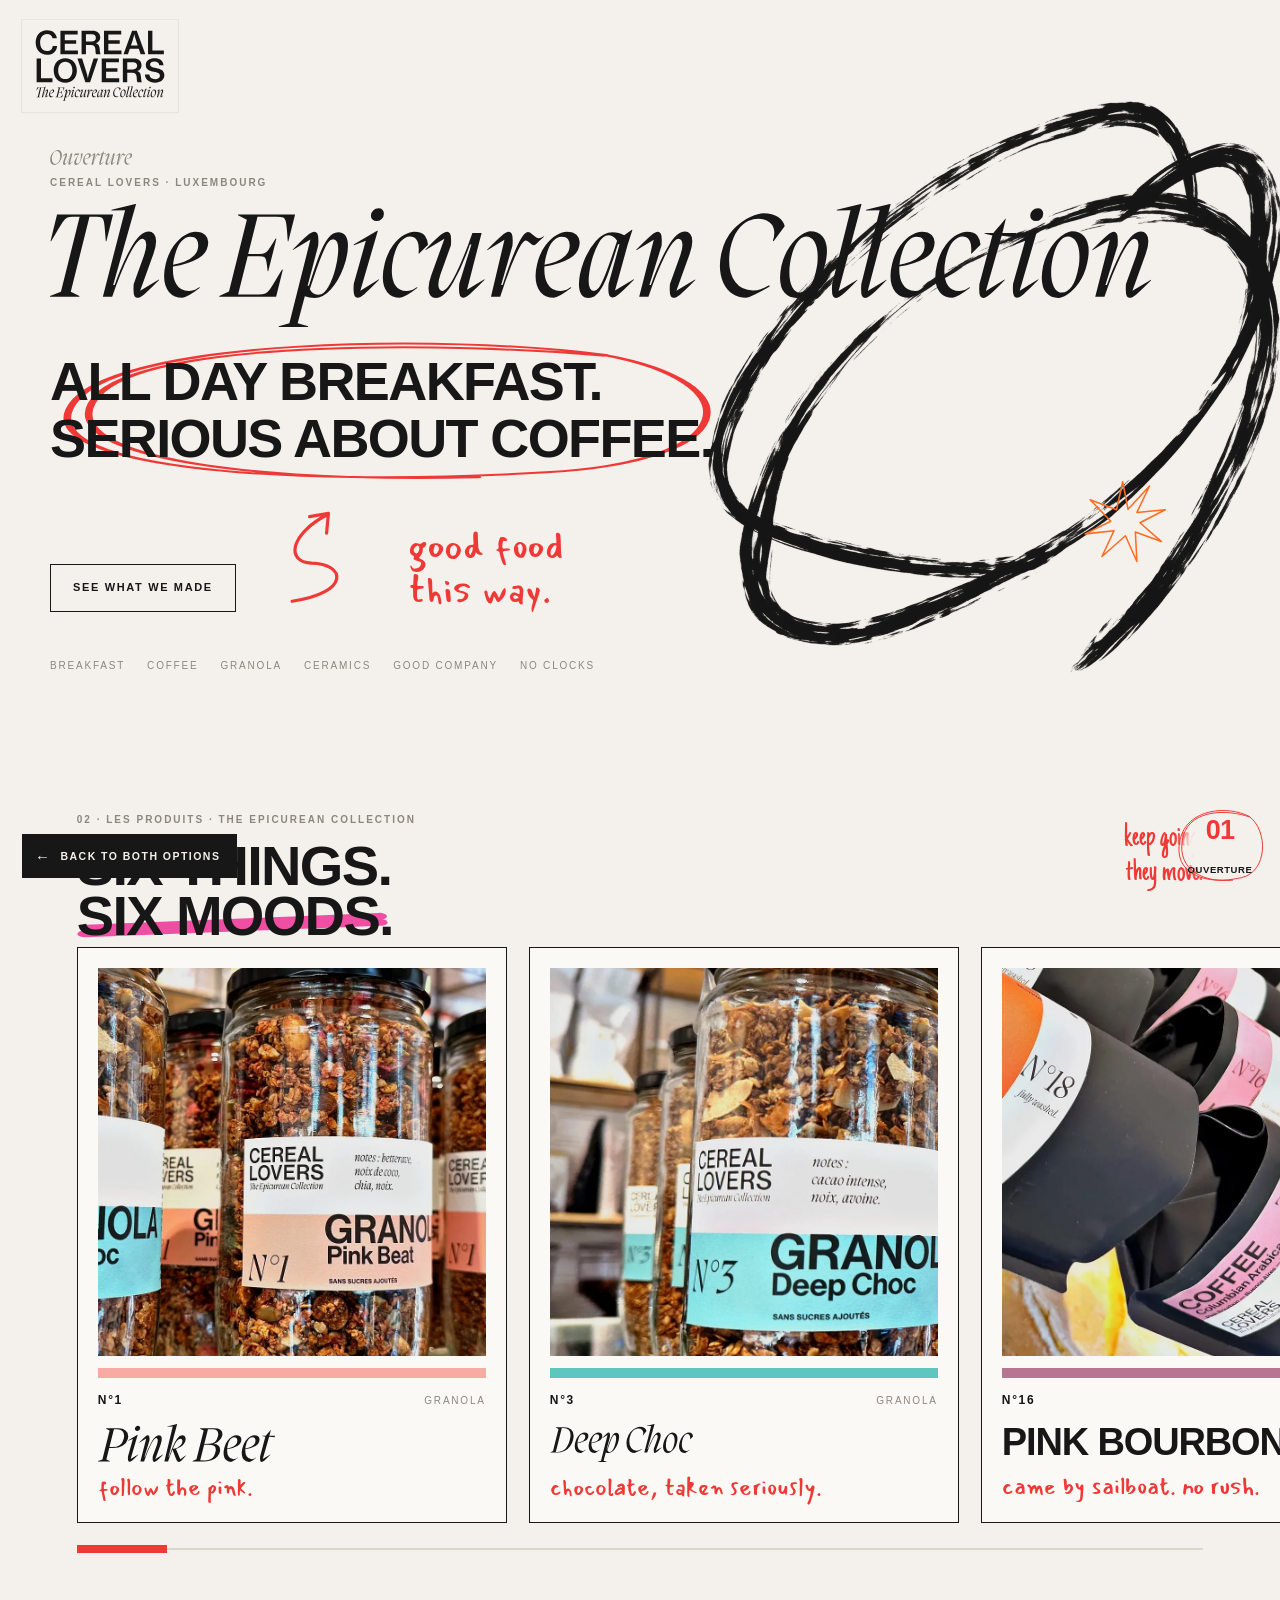
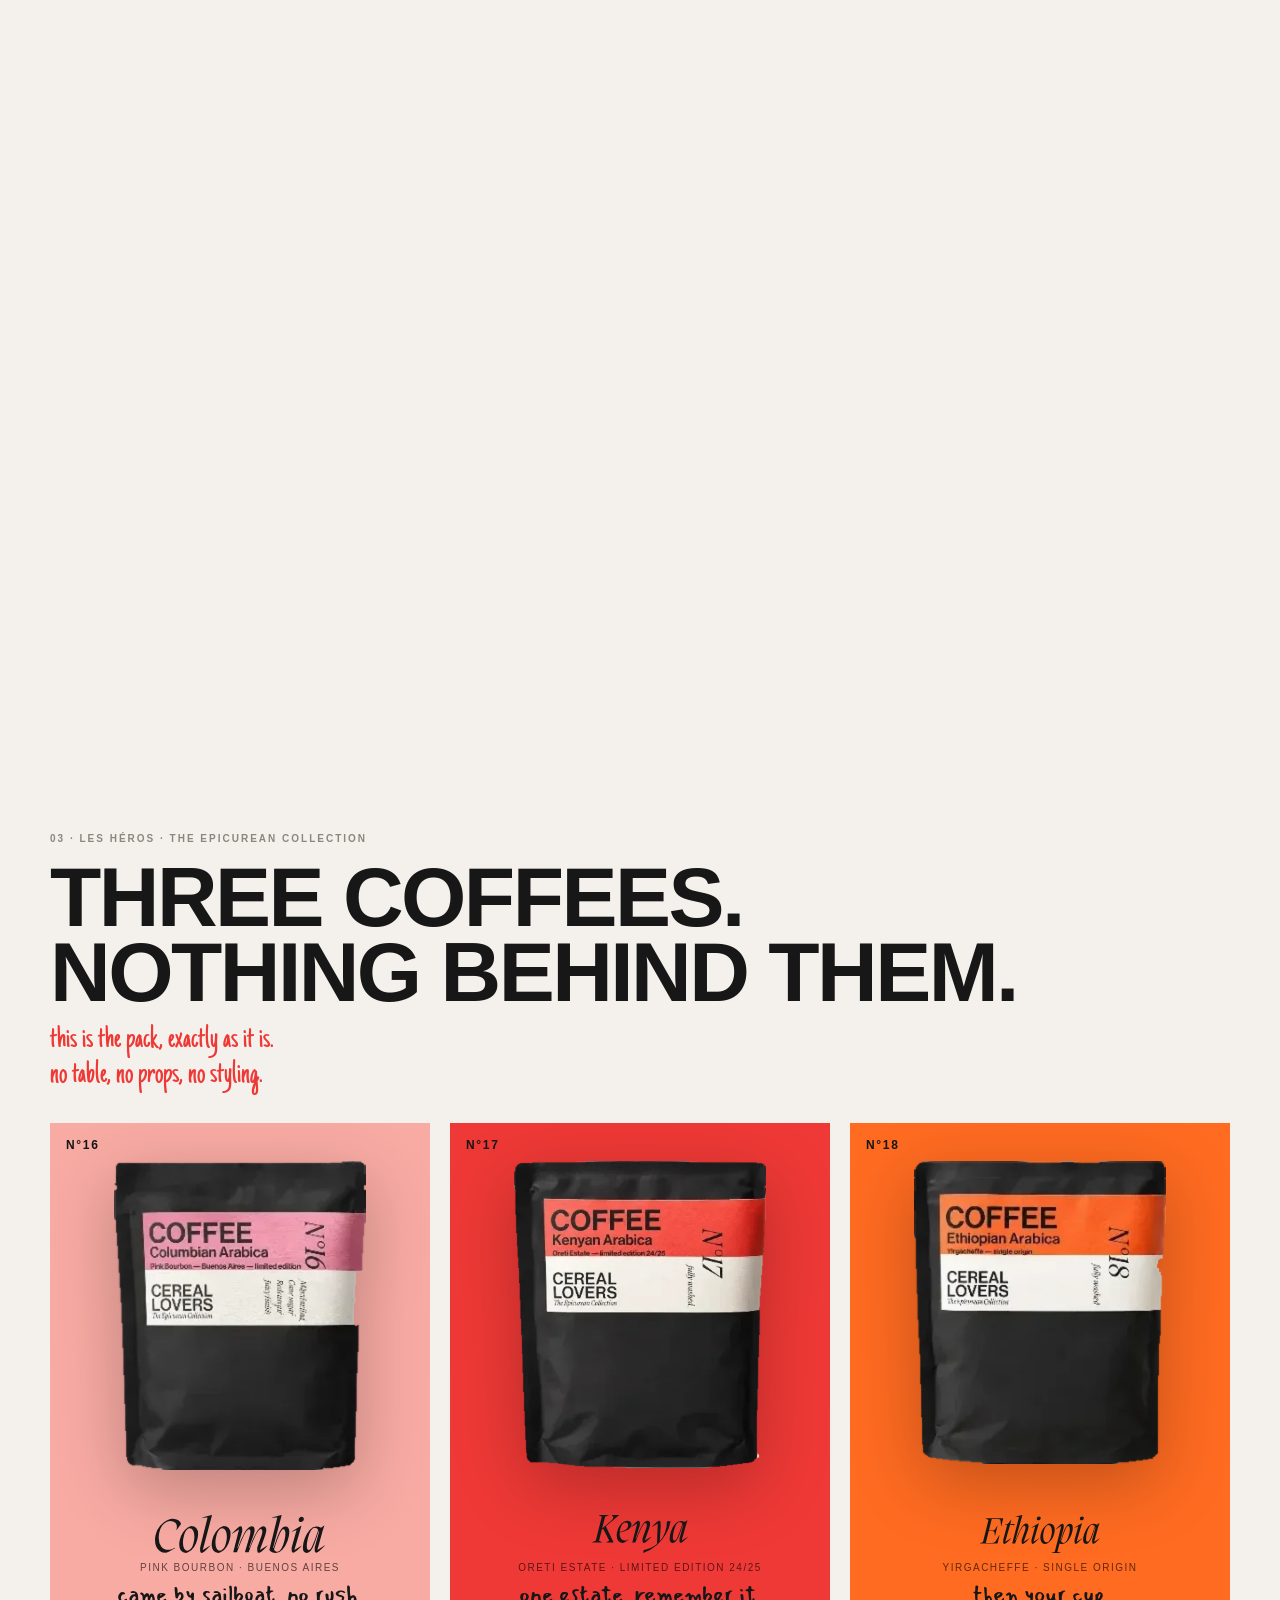
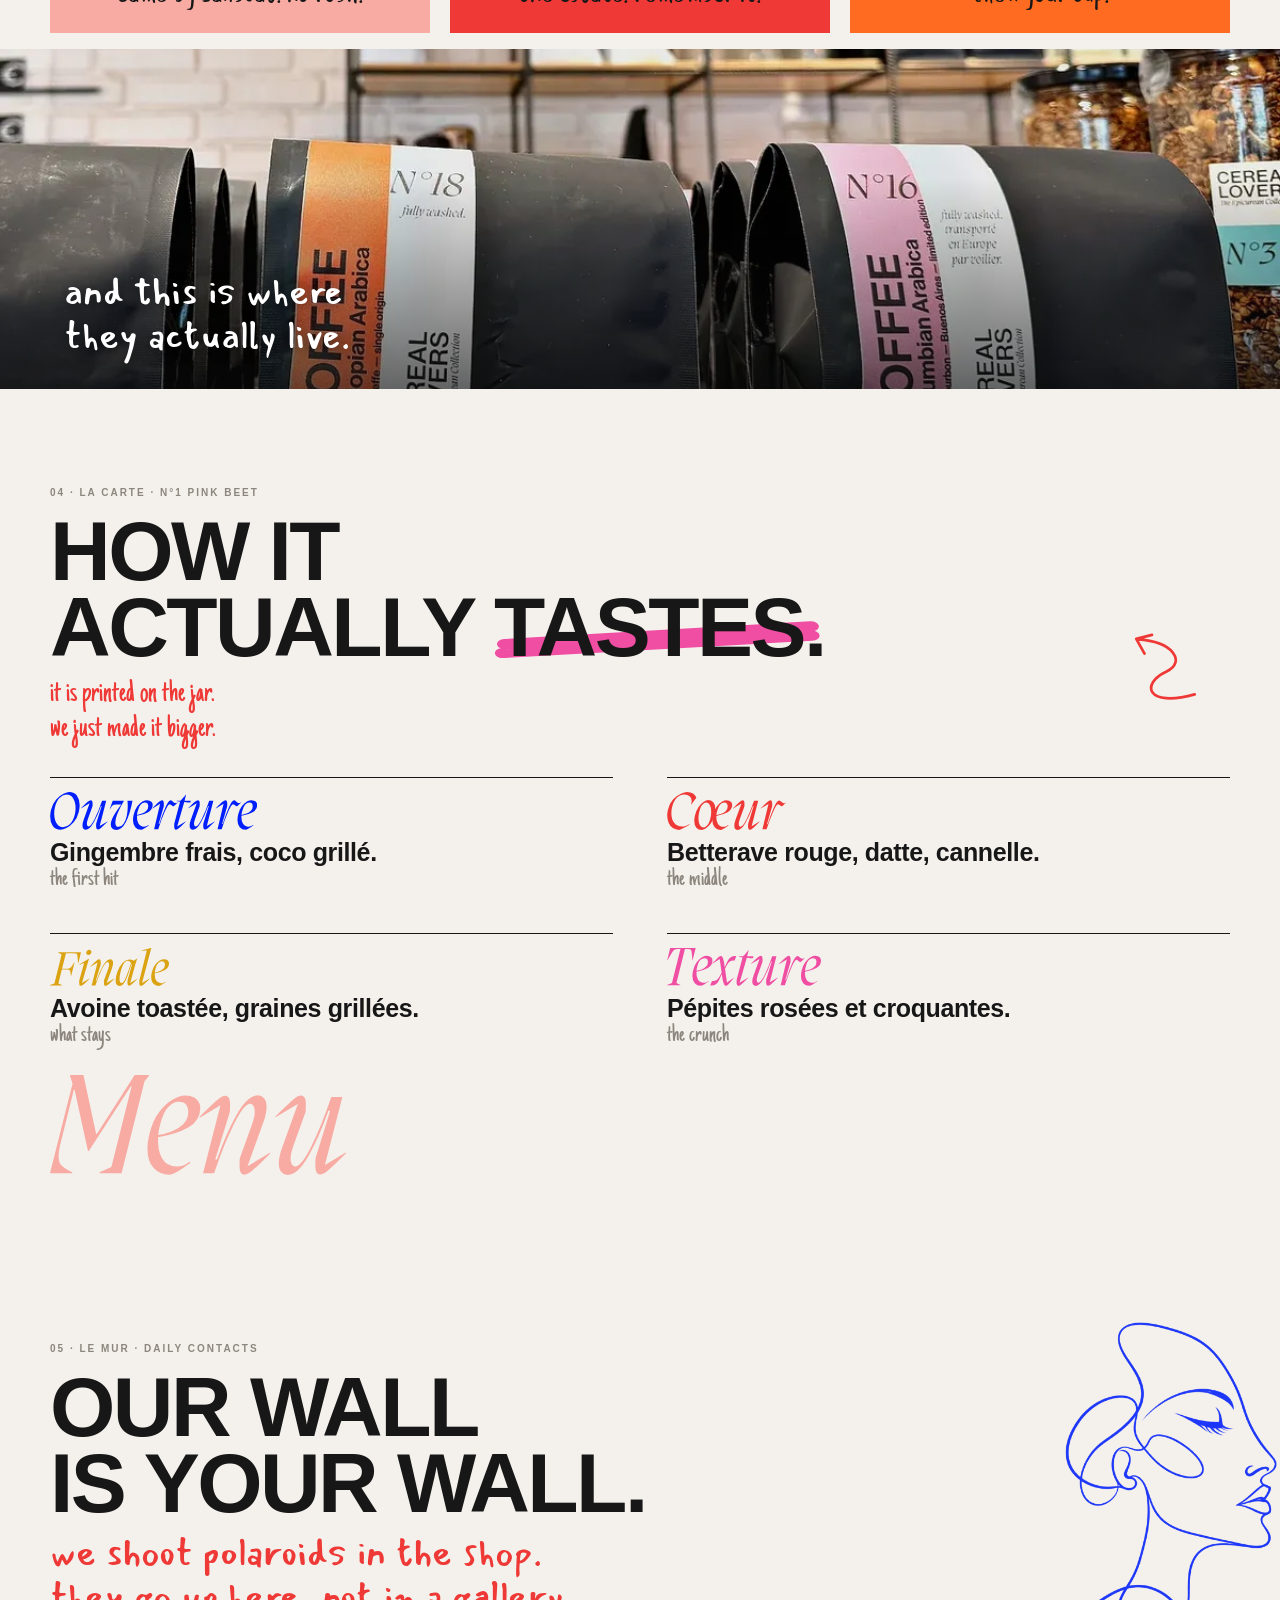
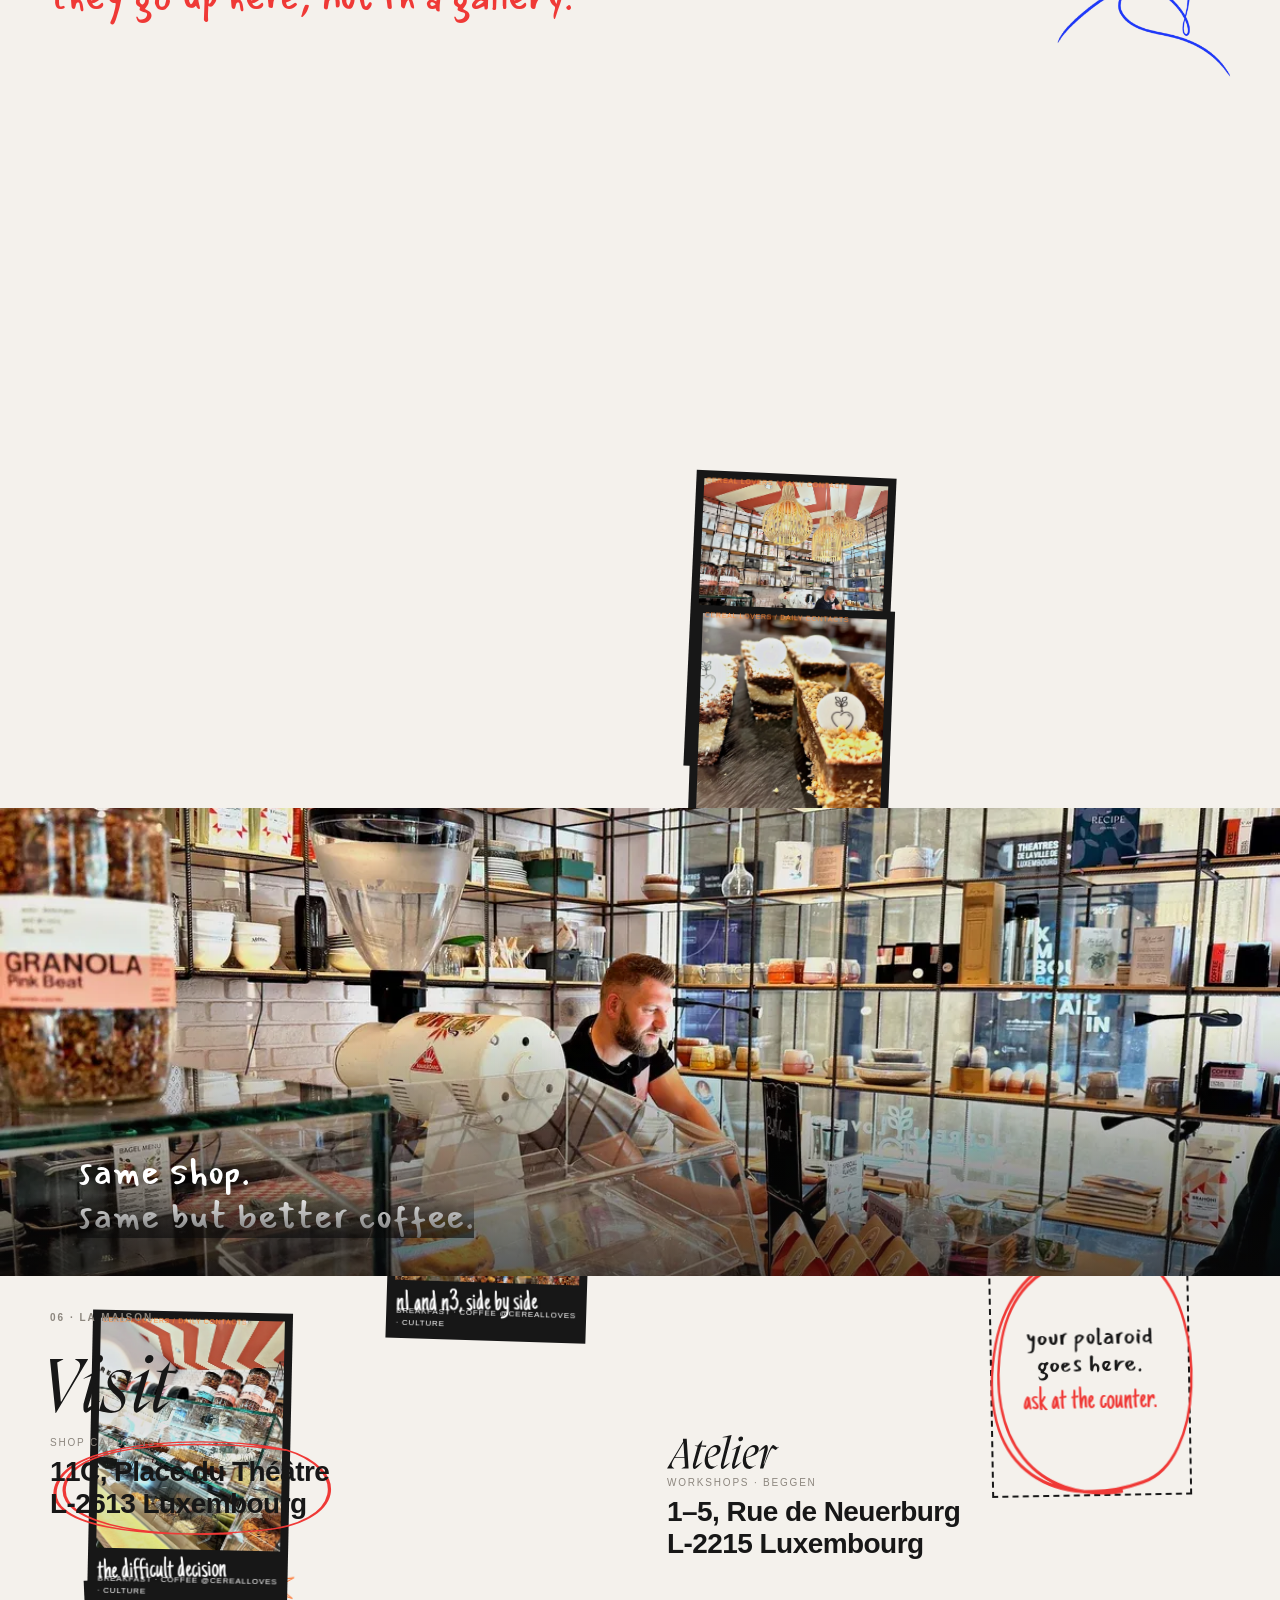
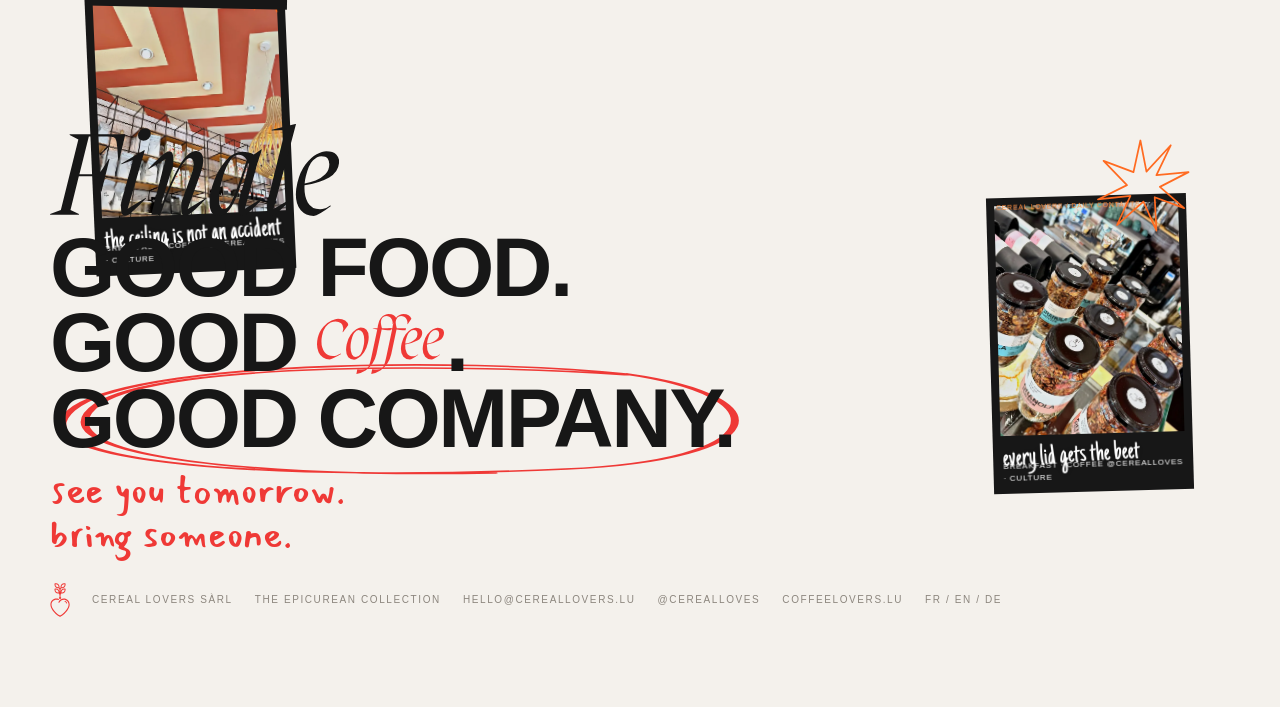
==== cereallovers-preview/a.html @ 1d60d042 "Add files via upload" ====
<!doctype html>
<html lang="en">
<head>
<meta charset="utf-8">
<meta name="viewport" content="width=device-width,initial-scale=1,viewport-fit=cover">
<meta name="robots" content="noindex,nofollow">
<title>Cereal Lovers Ink</title>
<meta name="description" content="Cereal Lovers 2026 website concept. Private preview.">
<link rel="icon" href="data:,">
<link rel="stylesheet" href="fonts.css">
<style>
:root{
  --paper:#f4f1ec; --card:#fbf9f6; --ink:#171717; --smoke:#8c867e; --hair:#ddd6cd;
  --red:#ef3936; --orange:#ff6b21; --marker:#ef4ea2; --cobalt:#001ffc;
  --coral:#f8aba3; --ochre:#dba211; --jade:#5fc5bf; --leaf:#7eb24f;
  --mauve:#b87490; --ember:#ce561c;
  --sans:"Helvetica Neue",Helvetica,"Arial Nova",Arial,sans-serif;
  --hand:"Mansalva","Bradley Hand",cursive;
  --pen:"Just Another Hand","Bradley Hand",cursive;
}
*{box-sizing:border-box}
html{scroll-behavior:smooth}
body{margin:0;background:var(--paper);color:var(--ink);font-family:var(--sans);
  font-size:15px;line-height:1.5;-webkit-font-smoothing:antialiased;overflow-x:hidden}
img{max-width:100%;display:block}
a{color:inherit;text-decoration:none}
a:focus-visible,button:focus-visible{outline:3px solid var(--cobalt);outline-offset:3px}
::selection{background:var(--marker);color:#fff}
.page{position:relative}
.vh{position:absolute;width:1px;height:1px;margin:-1px;padding:0;overflow:hidden;
  clip:rect(0 0 0 0);white-space:nowrap;border:0}

/* ---------- PP Migra outlines, cut from the toolbox ---------- */
.mg{display:inline-block;background:currentColor;vertical-align:middle;
  -webkit-mask-repeat:no-repeat;mask-repeat:no-repeat;
  -webkit-mask-position:left center;mask-position:left center;
  -webkit-mask-size:contain;mask-size:contain;
  width:calc(var(--h) * var(--r));height:var(--h)}
.g-epi{--r:8.957;-webkit-mask-image:url(mg/epicurean.svg);mask-image:url(mg/epicurean.svg)}
.g-col{--r:4.594;-webkit-mask-image:url(mg/collection.svg);mask-image:url(mg/collection.svg)}
.g-ouv{--r:5.438;-webkit-mask-image:url(mg/ouverture.svg);mask-image:url(mg/ouverture.svg)}
.g-coe{--r:3.120;-webkit-mask-image:url(mg/coeur.svg);mask-image:url(mg/coeur.svg)}
.g-fin{--r:3.139;-webkit-mask-image:url(mg/finale.svg);mask-image:url(mg/finale.svg)}
.g-tex{--r:4.058;-webkit-mask-image:url(mg/texture.svg);mask-image:url(mg/texture.svg)}
.g-gra{--r:3.919;-webkit-mask-image:url(mg/granola.svg);mask-image:url(mg/granola.svg)}
.g-clb{--r:4.497;-webkit-mask-image:url(mg/colombia.svg);mask-image:url(mg/colombia.svg)}
.g-ken{--r:2.522;-webkit-mask-image:url(mg/kenya.svg);mask-image:url(mg/kenya.svg)}
.g-eth{--r:3.175;-webkit-mask-image:url(mg/ethiopia.svg);mask-image:url(mg/ethiopia.svg)}
.g-cof{--r:2.120;-webkit-mask-image:url(mg/coffee.svg);mask-image:url(mg/coffee.svg)}
.g-men{--r:2.962;-webkit-mask-image:url(mg/menu.svg);mask-image:url(mg/menu.svg)}
.g-atl{--r:3.286;-webkit-mask-image:url(mg/atelier.svg);mask-image:url(mg/atelier.svg)}
.g-vis{--r:2.192;-webkit-mask-image:url(mg/visit.svg);mask-image:url(mg/visit.svg)}
.g-idx{--r:2.767;-webkit-mask-image:url(mg/index.svg);mask-image:url(mg/index.svg)}
.g-pbt{--r:4.675;-webkit-mask-image:url(mg/pinkbeet.svg);mask-image:url(mg/pinkbeet.svg)}
.g-dch{--r:3.766;-webkit-mask-image:url(mg/deepchoc.svg);mask-image:url(mg/deepchoc.svg)}

/* ---------- the toolbox elements, drawn on scroll ---------- */
.el{position:absolute;pointer-events:none}
.el path{fill:none;stroke-linecap:round;stroke-linejoin:round}
.sel path{stroke:var(--red);stroke-width:5}
.arr path{stroke:var(--red);stroke-width:7}
.str path{stroke:var(--orange);stroke-width:4}
.mkr path{stroke:var(--marker);stroke-width:23}
.ring{position:relative;display:inline-block}
.ring > svg{position:absolute;left:-4%;top:-30%;width:108%;height:164%;z-index:-1}
.mark{position:relative;display:inline-block}
.mark > svg{position:absolute;left:-3%;top:33%;width:106%;height:.58em;z-index:-1}
.mark > svg path{stroke:var(--marker);stroke-width:23}

/* ---------- the ink spine ---------- */
#spine{position:absolute;inset:0;width:100%;height:100%;z-index:5;
  pointer-events:none;mix-blend-mode:multiply}
#spine svg{width:100%;height:100%;display:block}
#spine path{fill:none;stroke-linecap:round;stroke-linejoin:round}

/* ---------- lockup + compass (no menu bar) ---------- */
.lockbox{position:fixed;top:14px;left:14px;z-index:40;background:var(--paper);padding:9px 12px 10px;
  box-shadow:0 0 0 1px rgba(0,0,0,.05)}
.lock{display:block;width:88px;aspect-ratio:1.803;background:var(--ink);
  -webkit-mask:url(el/wordmark.svg) no-repeat left center/contain;
  mask:url(el/wordmark.svg) no-repeat left center/contain}
.compass{position:fixed;right:14px;bottom:calc(14px + env(safe-area-inset-bottom,0px));
  z-index:45;width:92px;height:80px;border:0;cursor:pointer;padding:0;
  background:radial-gradient(closest-side,var(--paper) 62%,rgba(244,241,236,0) 100%);
  font-family:var(--sans)}
.compass svg{position:absolute;inset:0;width:100%;height:100%}
.compass .rg{fill:none;stroke:var(--red);stroke-width:5;stroke-linecap:round;stroke-linejoin:round}
.compass .lbl{position:absolute;inset:0;display:grid;place-items:center;
  font-size:9.5px;font-weight:700;letter-spacing:.06em;color:var(--ink);line-height:1.15;text-align:center}
.compass .lbl b{display:block;font-family:var(--sans);font-size:27px;font-weight:700;
  letter-spacing:-.03em;color:var(--red);line-height:1}

/* ---------- index overlay ---------- */
.idx{position:fixed;inset:0;z-index:60;background:var(--paper);padding:74px 18px 28px;
  display:grid;align-content:center}
.idx[hidden]{display:none}
.idx .close{position:absolute;top:20px;right:18px;background:none;border:0;cursor:pointer;
  font:700 11px/1 var(--sans);letter-spacing:.16em;color:var(--ink);padding:10px}
.idx .im{--h:clamp(30px,6vw,52px);color:var(--ink);margin-bottom:4px}
.idx .hd{font-family:var(--hand);font-size:clamp(19px,3.6vw,26px);color:var(--red);margin:0 0 16px}
.idx a{display:flex;align-items:baseline;gap:14px;padding:11px 0;border-top:1px solid var(--hair);
  font-size:clamp(24px,6.4vw,48px);font-weight:700;letter-spacing:-.02em;line-height:1}
.idx a:last-of-type{border-bottom:1px solid var(--hair)}
.idx a i{font-style:normal;font-family:var(--sans);font-weight:700;font-size:.38em;
  color:var(--red);min-width:1.8em;letter-spacing:-.02em}
.idx a em{font-style:normal;font-family:var(--pen);font-size:.8em;color:var(--smoke);margin-left:auto}
.idx a:hover{color:var(--red)}
.idx .ft{margin-top:20px;font-size:10px;letter-spacing:.16em;color:var(--smoke);
  display:flex;flex-wrap:wrap;gap:6px 18px}

/* ---------- shared ---------- */
section{position:relative;z-index:3;padding:0 18px}
.wrap{max-width:1180px;margin:0 auto;position:relative}
h1,h2,h3{margin:0;letter-spacing:-.03em;font-weight:700;text-wrap:balance}
h1{font-size:clamp(50px,15vw,190px);line-height:.84}
h2{font-size:clamp(34px,8vw,84px);line-height:.9}
h3{font-size:clamp(22px,4vw,38px);line-height:.98}
p{margin:0 0 14px}
.eye{font-size:10px;font-weight:700;letter-spacing:.2em;color:var(--smoke)}
.hand{font-family:var(--hand);font-weight:400;line-height:1.16;color:var(--red)}
.pen{font-family:var(--pen);font-weight:400;line-height:1.03;color:var(--red)}
.hand.blue,.pen.blue{color:var(--cobalt)} .hand.ink,.pen.ink{color:var(--ink)}
.hand.big{font-size:clamp(22px,3.8vw,38px)}
.hand.mid{font-size:clamp(17px,2.4vw,24px)}
.pen.big{font-size:clamp(30px,4.6vw,46px)}
.pen.mid{font-size:clamp(24px,3.4vw,34px)}
.ctl{display:inline-flex;align-items:center;gap:10px;height:48px;padding:0 22px;
  border:1.5px solid var(--ink);font-size:11px;font-weight:700;letter-spacing:.15em}
.ctl:hover{background:var(--ink);color:var(--paper)}

.dr path{stroke-dasharray:var(--len);stroke-dashoffset:var(--len);
  transition:stroke-dashoffset 1.1s cubic-bezier(.4,0,.2,1)}
.dr.in path{stroke-dashoffset:0}
.pop{transform:scale(.4) rotate(-20deg);opacity:0;
  transition:transform .5s cubic-bezier(.3,1.5,.5,1),opacity .4s}
.pop.in{transform:scale(1) rotate(0);opacity:1}

/* ---------- 01 ouverture ---------- */
#s1{padding-top:110px;padding-bottom:40px}
#s1 .inkblob{position:absolute;right:-6%;top:-8%;width:min(62%,600px);opacity:.92;
  transform:rotate(-6deg);z-index:-1;mix-blend-mode:multiply}
#s1 h1{position:relative;margin:6px 0 0}
#s1 .epi{--h:clamp(26px,9.6vw,126px);color:var(--ink);display:block}
#s1 .sub{font-size:clamp(23px,5.6vw,54px);font-weight:700;letter-spacing:-.03em;
  line-height:1.06;margin:26px 0 0}
#s1 .sub .ring > svg{left:-3%;top:-16%;width:106%;height:134%}
#s1 .row{display:flex;flex-wrap:wrap;align-items:flex-end;gap:26px;margin-top:34px}
#s1 .arrow{position:static;width:92px;flex:none}
#s1 .s1star{right:5%;bottom:20%;top:auto;width:min(14%,92px);z-index:4}
#s1 .foot{display:flex;flex-wrap:wrap;gap:8px 22px;margin-top:46px;font-size:10px;
  letter-spacing:.18em;color:var(--smoke)}
#s1 .ouvmark{--h:15px;color:var(--smoke);margin-bottom:10px}

/* ---------- 02 produits ---------- */
#s2{padding:0}
.drift{position:relative;height:360vh}
.drift .stick{position:sticky;top:0;height:100vh;overflow:hidden;display:flex;align-items:center;
  padding-top:25vh;padding-bottom:9vh}
.track{display:flex;gap:22px;padding:0 6vw;will-change:transform}
.prod{flex:none;width:min(74vw,430px);background:var(--card);border:1.5px solid var(--ink);
  padding:20px;display:flex;flex-direction:column;gap:12px;position:relative;z-index:0}
.prod .num .ring > svg{left:-16%;top:-46%;width:132%;height:196%}
.prod .shot{aspect-ratio:1/1;overflow:hidden;background:var(--c)}
.prod .shot img{width:100%;height:100%;object-fit:cover;object-position:50% 38%}
.prod .shot.pk img{object-fit:contain;padding:9%}
.prod .top{display:flex;align-items:center;justify-content:space-between;gap:10px;min-height:20px}
.prod .num{font-size:12px;font-weight:700;letter-spacing:.14em}
.prod .kind{font-size:10px;letter-spacing:.18em;color:var(--smoke)}
.prod .kd{--h:15px;color:var(--smoke)}
.prod h3{margin-top:2px}
.prod .nm{--h:clamp(25px,3.6vw,38px);color:var(--ink);display:block}
.prod .say{font-size:clamp(18px,2.1vw,24px);margin:0}
.prod .band{height:10px;background:var(--c)}
.prod .pstar{right:-16px;top:-18px;width:66px;z-index:4}

.drift .head{position:absolute;top:11vh;left:6vw;right:6vw;z-index:4}
.drift .head h2{font-size:clamp(28px,5.2vw,56px)}
.drift .rail{position:absolute;bottom:7vh;left:6vw;right:6vw;height:2px;background:var(--hair);z-index:4}
.drift .rail i{position:absolute;left:0;top:-3px;height:8px;background:var(--red);width:10%}
.drift .note{position:absolute;top:12vh;right:6vw;z-index:4;text-align:right}

/* ---------- 03 les heros (studio packs) ---------- */
#sh{padding-top:78px;padding-bottom:0}
#sh .hd{max-width:1180px;margin:0 auto}
.heroes{display:grid;grid-template-columns:1fr;gap:14px;margin:30px auto 0;max-width:1180px}
.hero{background:var(--c);padding:34px 20px 24px;position:relative;overflow:hidden;
  display:flex;flex-direction:column;align-items:center;text-align:center;
  min-height:clamp(340px,42vw,510px)}
.hero .no{position:absolute;top:13px;left:16px;font-size:12px;font-weight:700;
  letter-spacing:.14em;color:var(--ink)}
.hero .pk{width:min(74%,286px);height:auto;margin:4px auto auto;
  filter:drop-shadow(0 20px 34px rgba(0,0,0,.24));
  transition:transform .55s cubic-bezier(.2,.8,.3,1)}
.hero:hover .pk{transform:translateY(-10px) scale(1.035)}
.hero .lb{margin-top:auto;padding-top:20px}
.hero .hn{--h:clamp(25px,3.1vw,38px);color:var(--ink);display:block;margin:0 auto 7px}
.hero .t{font-size:10px;letter-spacing:.15em;color:rgba(0,0,0,.62);margin:0 0 7px}
.hero .say{font-size:clamp(18px,2vw,23px);margin:0;color:var(--ink)}
.reality{position:relative;margin:16px -18px 0;overflow:hidden}
.reality img{width:100%;height:clamp(190px,27vw,340px);object-fit:cover;object-position:50% 42%}
.reality::after{content:'';position:absolute;left:0;right:0;bottom:0;height:62%;
  background:linear-gradient(to top,rgba(10,10,10,.6),rgba(10,10,10,0));pointer-events:none}
.reality .cap{position:absolute;left:5%;bottom:9%;color:#fff;margin:0;z-index:2;
  text-shadow:0 2px 14px rgba(0,0,0,.55)}

/* ---------- 03 la carte ---------- */
#s3{padding-top:96px;padding-bottom:96px}
#s3 .grid{display:grid;gap:34px}
#s3 .li{border-top:1.5px solid var(--ink);padding-top:14px}
#s3 .li h4{margin:0 0 8px;line-height:1}
#s3 .li h4 .mg{--h:clamp(24px,3.6vw,38px)}
#s3 .li p{font-size:clamp(18px,2.4vw,25px);font-weight:700;letter-spacing:-.015em;margin:0;line-height:1.12}
#s3 .li span.k{font-family:var(--pen);font-size:27px;color:var(--smoke);line-height:1}
#s3 .men{--h:clamp(42px,8vw,100px);color:var(--coral);margin-top:26px}
#s3 .carrow{right:3%;top:20%;width:min(11%,78px);transform:scaleX(-1) rotate(24deg)}

/* ---------- 04 le mur ---------- */
#s4{padding-top:70px;padding-bottom:90px}
.wall{display:grid;grid-template-columns:repeat(2,minmax(0,1fr));gap:13px;margin-top:26px}
.pola{background:var(--ink);padding:8px 8px 58px;position:relative;will-change:transform}
.pola img{aspect-ratio:4/5;object-fit:cover;width:100%}
.pola .tp{position:absolute;top:5px;left:10px;font-size:7px;letter-spacing:.1em;color:#ff8c39}
.pola .bt{position:absolute;bottom:9px;left:10px;right:10px;display:flex;
  justify-content:space-between;font-size:8px;letter-spacing:.1em;color:#fff}
.pola .cap{position:absolute;left:10px;right:10px;bottom:22px;font-family:var(--pen);
  font-size:clamp(21px,4.8vw,30px);color:#fff;line-height:.98;
  transform:rotate(-2deg);text-shadow:0 1px 8px rgba(0,0,0,.5)}
.pola.empty{background:none;border:2px dashed var(--ink);display:grid;place-items:center;
  aspect-ratio:4/5;padding:12px;text-align:center;overflow:visible}
.pola.empty .hand{font-size:clamp(16px,3.6vw,24px);color:var(--ink)}
.pola .wring{left:-6%;top:-5%;width:112%;height:112%;z-index:4}
.pola .wstar{right:-14px;top:-16px;width:60px;z-index:4}
.faceel{position:absolute;right:-4%;top:-2%;width:min(30%,220px);opacity:.9;
  mix-blend-mode:multiply;pointer-events:none}

/* ---------- 05 la maison ---------- */
#s5{padding-top:0;padding-bottom:90px}
#s5 .big{margin:0 -18px;position:relative;overflow:hidden}
#s5 .big::after{content:'';position:absolute;left:0;right:0;bottom:0;height:52%;
  background:linear-gradient(to top,rgba(10,10,10,.62),rgba(10,10,10,0));pointer-events:none}
#s5 .big img{width:100%;height:clamp(300px,52vh,560px);object-fit:cover}
#s5 .over{position:absolute;left:6%;bottom:8%;max-width:78%;z-index:2}
#s5 .star{right:6%;top:10%;width:min(22%,140px)}
#s5 .vis{--h:clamp(30px,5vw,58px);color:var(--ink);margin:30px 0 2px;display:block}
#s5 .addr{display:grid;gap:26px;margin-top:22px}
#s5 .addr .k{font-size:10px;letter-spacing:.18em;color:var(--smoke);margin:0 0 6px}
#s5 .addr .am{--h:clamp(24px,3.4vw,34px);color:var(--ink);margin:0 0 6px;display:block}
#s5 .addr .v{font-size:clamp(19px,3.2vw,28px);font-weight:700;line-height:1.15;letter-spacing:-.02em}
#s5 .ac{position:relative}

/* ---------- 06 finale ---------- */
#s6{padding-top:60px;padding-bottom:90px}
#s6 .fin{--h:clamp(38px,7.4vw,92px);color:var(--ink)}
#s6 h2 .cof{--h:.72em;vertical-align:-.03em;color:var(--red)}
#s6 .heart{width:20px;aspect-ratio:186.83/320.67;background:var(--red);display:inline-block;
  -webkit-mask:url(el/heart.svg) no-repeat center/contain;mask:url(el/heart.svg) no-repeat center/contain}
#s6 .fstar{right:3%;top:2%;width:min(16%,104px)}
#s6 .meta{display:flex;flex-wrap:wrap;gap:10px 22px;margin-top:26px;font-size:10px;
  letter-spacing:.16em;color:var(--smoke);align-items:center}

@media (max-width:700px){
  #s1 .inkblob{top:auto;bottom:2%;right:-16%;width:min(76%,330px);opacity:.62}
  #s1 .s1star{right:2%;bottom:auto;top:1%;width:62px}
  #s1 .epi{--h:9.9vw}
}
@media (max-width:560px){
  .pola{padding-bottom:50px}
  .pola .cap{font-size:19px;bottom:20px}
  .pola .tp,.pola .bt{font-size:6.5px}
  .prod .pstar{width:50px;right:-10px;top:-12px}
}
@media (min-width:820px){
  .lockbox{top:20px;left:22px}
  .lock{width:132px}
  section{padding-left:28px;padding-right:28px}
  #s1{padding-top:150px}
  #s1 .row{gap:40px}
  #s3 .grid{grid-template-columns:1fr 1fr;gap:40px 54px}
  .heroes{grid-template-columns:repeat(3,minmax(0,1fr));gap:20px}
  .reality{margin-left:-28px;margin-right:-28px}
  .wall{grid-template-columns:repeat(4,minmax(0,1fr));gap:20px}
  #s5 .big{margin:0 -28px}
  #s5 .addr{grid-template-columns:1fr 1fr;gap:54px}
}
@media (prefers-reduced-motion:reduce){
  html{scroll-behavior:auto}
  .dr path{stroke-dashoffset:0!important;transition:none}
  .pop{transform:none;opacity:1;transition:none}
  .track{transform:none!important;flex-wrap:wrap;justify-content:center}
  .drift{height:auto}.drift .stick{position:static;height:auto;display:block}
}
</style>
</head>
<body>

<div class="lockbox"><a class="lock" href="#s1" aria-label="Cereal Lovers"></a></div>

<button class="compass" id="compass" aria-haspopup="dialog" aria-expanded="false">
  <svg viewBox="0 0 460 400" aria-hidden="true"><path class="rg" d="M 376 52 C 270 -4 65 11 30 169 C -9 344 164 399 338 358 C 467 330 474 124 376 52 M 375 54 C 277 19 88 11 47 147 C 6 294 115 387 293 371"/></svg>
  <span class="lbl"><b id="cnum">01</b><span id="cnm">OUVERTURE</span></span>
</button>

<div class="idx" id="idx" hidden role="dialog" aria-label="Index">
  <button class="close" id="idxClose">CLOSE &#10005;</button>
  <span class="vh">Index</span><span class="mg g-idx im" aria-hidden="true"></span>
  <p class="hd">where do you want to go?</p>
  <a href="#s1"><i>01</i>Ouverture<em>the epicurean collection</em></a>
  <a href="#s2"><i>02</i>Les produits<em>six characters</em></a>
  <a href="#sh"><i>03</i>Les h&#233;ros<em>the packs, alone</em></a>
  <a href="#s3"><i>04</i>La carte<em>how it tastes</em></a>
  <a href="#s4"><i>05</i>Le mur<em>you, on our wall</em></a>
  <a href="#s5"><i>06</i>La maison<em>come and sit</em></a>
  <a href="#s6"><i>07</i>Finale<em>see you tomorrow</em></a>
  <div class="ft"><span>HELLO@CEREALLOVERS.LU</span><span>@CEREALLOVES</span>
    <span>11C PLACE DU TH&#201;&#194;TRE &#183; LUXEMBOURG</span><span>FR / EN / DE</span></div>
</div>

<div class="page">
<div id="spine" aria-hidden="true">
  <svg viewBox="0 0 1000 8000" preserveAspectRatio="none">
    <path class="ln" data-speed="1" style="stroke:var(--ink);stroke-width:3.4;opacity:.6"
     d="M120 60 C 420 180 760 60 880 260 C 980 430 640 470 480 560 C 300 660 160 760 240 900
       C 330 1050 760 980 860 1140 C 950 1290 560 1330 420 1450 C 280 1570 220 1720 380 1820
       C 560 1930 880 1840 900 2020 C 918 2190 520 2210 360 2340 C 210 2460 240 2640 420 2720
       C 640 2815 900 2740 920 2920 C 938 3090 560 3120 400 3250 C 250 3370 250 3540 430 3620
       C 650 3715 890 3650 910 3830 C 928 4000 540 4030 390 4160 C 240 4280 260 4450 440 4530
       C 660 4625 880 4560 900 4740 C 918 4910 540 4950 400 5080 C 260 5200 270 5370 450 5450
       C 670 5545 880 5480 900 5660 C 918 5830 540 5870 400 6000 C 260 6120 280 6290 460 6370
       C 680 6465 870 6400 890 6580 C 908 6750 540 6790 410 6920 C 280 7050 300 7230 490 7300
       C 700 7375 860 7320 880 7500 C 898 7680 600 7760 520 7940"/>
    <path class="ln" data-speed="1.33" style="stroke:var(--red);stroke-width:2.2;opacity:.55"
     d="M300 40 C 540 220 820 130 800 330 C 780 520 470 520 400 640 C 330 760 300 880 430 970
       C 580 1075 820 1010 810 1200 C 800 1380 500 1400 420 1520 C 340 1640 320 1800 460 1880
       C 620 1970 830 1900 840 2090 C 850 2270 520 2290 430 2410 C 340 2530 370 2700 500 2780
       C 660 2875 830 2800 840 2990 C 850 3170 520 3190 440 3310 C 350 3430 360 3600 490 3680
       C 650 3775 820 3710 830 3900 C 840 4080 500 4100 420 4220 C 330 4340 350 4510 480 4590
       C 640 4685 810 4620 820 4810 C 830 4990 500 5010 430 5130 C 340 5250 360 5420 490 5500
       C 650 5595 810 5530 820 5720 C 830 5900 500 5930 430 6050 C 340 6170 370 6340 500 6420
       C 660 6515 800 6450 810 6640 C 820 6820 500 6850 430 6970 C 340 7090 380 7280 530 7350
       C 690 7425 790 7370 800 7550 C 810 7730 560 7800 490 7960"/>
  </svg>
</div>

<!-- ============ 01 OUVERTURE ============ -->
<section id="s1" data-stop="01" data-name="OUVERTURE">
  <div class="wrap">
    <img class="inkblob" src="el/ink.webp" alt="" aria-hidden="true">
    <svg class="el str pop s1star" viewBox="0 0 240 240" aria-hidden="true"><path d="M 114 15 L 128 87 L 184 26 L 151 95 L 225 88 L 159 122 L 215 171 L 147 146 L 151 223 L 121 156 L 60 210 L 91 143 L 16 151 L 83 118 L 29 62 L 98 88 Z"/></svg>
    <span class="vh">Ouverture</span><span class="mg g-ouv ouvmark" aria-hidden="true"></span>
    <p class="eye">CEREAL LOVERS &#183; LUXEMBOURG</p>
    <h1><span class="vh">The Epicurean Collection</span><span class="mg g-epi epi" aria-hidden="true"></span></h1>
    <p class="sub"><span class="ring">ALL DAY BREAKFAST.<br>SERIOUS ABOUT COFFEE.<svg class="el sel dr " viewBox="0 0 460 400" preserveAspectRatio="none" aria-hidden="true"><path d="M 376 52 C 270 -4 65 11 30 169 C -9 344 164 399 338 358 C 467 330 474 124 376 52 M 375 54 C 277 19 88 11 47 147 C 6 294 115 387 293 371"/></svg></span></p>
    <div class="row">
      <a class="ctl" href="#s2">SEE WHAT WE MADE</a>
      <svg class="el arr dr arrow" viewBox="0 0 200 240" aria-hidden="true"><path d="M 35 218 C 163 199 151 136 77 135 C 20 132 31 72 111 30 M 73 34 L 114 27 L 110 70"/></svg>
      <p class="hand big" style="margin:0">good food<br>this way.</p>
    </div>
    <div class="foot"><span>BREAKFAST</span><span>COFFEE</span><span>GRANOLA</span>
      <span>CERAMICS</span><span>GOOD COMPANY</span><span>NO CLOCKS</span></div>
  </div>
</section>

<!-- ============ 02 LES PRODUITS ============ -->
<section id="s2" data-stop="02" data-name="LES PRODUITS">
  <div class="drift" id="drift">
    <div class="stick">
      <div class="head">
        <p class="eye">02 &#183; LES PRODUITS &#183; THE EPICUREAN COLLECTION</p>
        <h2>SIX THINGS.<br><span class="mark">SIX MOODS.<svg class="el mkr dr " viewBox="0 0 500 110" preserveAspectRatio="none" aria-hidden="true"><path d="M 30 68 L 466 28 M 27 88 L 467 49"/></svg></span></h2>
      </div>
      <div class="track" id="track">
        <article class="prod" style="--c:var(--coral)">
          <div class="shot"><img src="img/pd-pinkbeet.webp" alt="Pink Beet granola on the counter"></div>
          <div class="band"></div>
          <div class="top"><span class="num"><span class="ring">N&#176;1<svg class="el sel dr " viewBox="0 0 460 400" preserveAspectRatio="none" aria-hidden="true"><path d="M 376 52 C 270 -4 65 11 30 169 C -9 344 164 399 338 358 C 467 330 474 124 376 52 M 375 54 C 277 19 88 11 47 147 C 6 294 115 387 293 371"/></svg></span></span><span class="kind">GRANOLA</span></div>
          <h3><span class="vh">Pink Beet</span><span class="mg g-pbt nm" aria-hidden="true"></span></h3>
          <p class="say hand">follow the pink.</p>
        </article>
        <article class="prod" style="--c:var(--jade)">
          <div class="shot"><img src="img/pd-deepchoc.webp" alt="Deep Choc granola on the counter"></div>
          <div class="band"></div>
          <div class="top"><span class="num">N&#176;3</span><span class="kind">GRANOLA</span></div>
          <h3><span class="vh">Deep Choc</span><span class="mg g-dch nm" aria-hidden="true"></span></h3>
          <p class="say hand">chocolate, taken seriously.</p>
        </article>
        <article class="prod" style="--c:var(--mauve)">
          <div class="shot"><img src="img/pd-colombia.webp" alt="Coffee N&#176;16 Colombia on the shelf"></div>
          <div class="band"></div>
          <div class="top"><span class="num">N&#176;16</span><span class="vh">Colombia</span><span class="mg g-clb kd" aria-hidden="true"></span></div>
          <h3>PINK BOURBON</h3>
          <p class="say hand">came by sailboat. no rush.</p>
        </article>
        <article class="prod" style="--c:var(--red)">
          <div class="shot"><img src="img/pd-kenya.webp" alt="Coffee N&#176;17 Kenya on the shelf"></div>
          <div class="band"></div>
          <div class="top"><span class="num">N&#176;17</span><span class="vh">Kenya</span><span class="mg g-ken kd" aria-hidden="true"></span></div>
          <h3>ORETI ESTATE</h3>
          <p class="say hand">one estate. remember it.</p>
        </article>
        <article class="prod" style="--c:var(--ember)">
          <div class="shot"><img src="img/pd-ethiopia.webp" alt="Coffee N&#176;18 Ethiopia on the shelf"></div>
          <div class="band"></div>
          <div class="top"><span class="num">N&#176;18</span><span class="vh">Ethiopia</span><span class="mg g-eth kd" aria-hidden="true"></span></div>
          <h3>YIRGACHEFFE</h3>
          <p class="say hand">then your cup.</p>
        </article>
        <article class="prod" style="--c:var(--ochre)">
          <svg class="el str pop pstar" viewBox="0 0 240 240" aria-hidden="true"><path d="M 114 15 L 128 87 L 184 26 L 151 95 L 225 88 L 159 122 L 215 171 L 147 146 L 151 223 L 121 156 L 60 210 L 91 143 L 16 151 L 83 118 L 29 62 L 98 88 Z"/></svg>
          <div class="shot"><img src="img/pd-bars.webp" alt="Raw bars on the slate"></div>
          <div class="band"></div>
          <div class="top"><span class="num">TOUS</span><span class="kind">LES BARRES</span></div>
          <h3>THE BARS</h3>
          <p class="say hand">small format. big flavour.</p>
        </article>
      </div>
      <div class="note"><p class="pen mid" style="margin:0">keep going.<br>they move.</p></div>
      <div class="rail"><i id="railFill"></i></div>
    </div>
  </div>
</section>


<!-- ============ 03 LES HEROS ============ -->
<section id="sh" data-stop="03" data-name="LES H&#201;ROS">
  <div class="hd">
    <p class="eye">03 &#183; LES H&#201;ROS &#183; THE EPICUREAN COLLECTION</p>
    <h2 style="margin:12px 0 8px">THREE COFFEES.<br>NOTHING BEHIND THEM.</h2>
    <p class="pen mid" style="margin:12px 0 0">this is the pack, exactly as it is.<br>no table, no props, no styling.</p>
  </div>
  <div class="heroes">
    <article class="hero" style="--c:var(--coral)">
      <span class="no">N&#176;16</span>
      <img class="pk" src="img/pack16.webp" alt="Coffee N16, Columbian Arabica, Pink Bourbon">
      <div class="lb"><span class="vh">Colombia</span><span class="mg g-clb hn" aria-hidden="true"></span>
        <p class="t">PINK BOURBON &#183; BUENOS AIRES</p>
        <p class="say hand">came by sailboat. no rush.</p></div>
    </article>
    <article class="hero" style="--c:var(--red)">
      <span class="no">N&#176;17</span>
      <img class="pk" src="img/pack17.webp" alt="Coffee N17, Kenyan Arabica, Oreti Estate">
      <div class="lb"><span class="vh">Kenya</span><span class="mg g-ken hn" aria-hidden="true"></span>
        <p class="t">ORETI ESTATE &#183; LIMITED EDITION 24/25</p>
        <p class="say hand">one estate. remember it.</p></div>
    </article>
    <article class="hero" style="--c:var(--orange)">
      <span class="no">N&#176;18</span>
      <img class="pk" src="img/pack18.webp" alt="Coffee N18, Ethiopian Arabica, Yirgacheffe">
      <div class="lb"><span class="vh">Ethiopia</span><span class="mg g-eth hn" aria-hidden="true"></span>
        <p class="t">YIRGACHEFFE &#183; SINGLE ORIGIN</p>
        <p class="say hand">then your cup.</p></div>
    </article>
  </div>
  <div class="reality">
    <img src="img/wd-packs.webp" alt="The three coffees on the shelf in the shop">
    <p class="cap hand big">and this is where<br>they actually live.</p>
  </div>
</section>

<!-- ============ 04 LA CARTE ============ -->
<section id="s3" data-stop="04" data-name="LA CARTE">
  <div class="wrap">
    <svg class="el arr dr carrow" viewBox="0 0 200 240" aria-hidden="true"><path d="M 35 218 C 163 199 151 136 77 135 C 20 132 31 72 111 30 M 73 34 L 114 27 L 110 70"/></svg>
    <p class="eye">04 &#183; LA CARTE &#183; N&#176;1 PINK BEET</p>
    <h2 style="margin:12px 0 8px">HOW IT<br>ACTUALLY <span class="mark">TASTES.<svg class="el mkr dr " viewBox="0 0 500 110" preserveAspectRatio="none" aria-hidden="true"><path d="M 30 68 L 466 28 M 27 88 L 467 49"/></svg></span></h2>
    <p class="pen mid" style="margin:12px 0 30px">it is printed on the jar.<br>we just made it bigger.</p>
    <div class="grid">
      <div class="li"><h4><span class="vh">Ouverture</span><span class="mg g-ouv " aria-hidden="true" style="color:var(--cobalt)"></span></h4><p>Gingembre frais, coco grill&#233;.</p><span class="k">the first hit</span></div>
      <div class="li"><h4><span class="vh">Cœur</span><span class="mg g-coe " aria-hidden="true" style="color:var(--red)"></span></h4><p>Betterave rouge, datte, cannelle.</p><span class="k">the middle</span></div>
      <div class="li"><h4><span class="vh">Finale</span><span class="mg g-fin " aria-hidden="true" style="color:var(--ochre)"></span></h4><p>Avoine toast&#233;e, graines grill&#233;es.</p><span class="k">what stays</span></div>
      <div class="li"><h4><span class="vh">Texture</span><span class="mg g-tex " aria-hidden="true" style="color:var(--marker)"></span></h4><p>P&#233;pites ros&#233;es et croquantes.</p><span class="k">the crunch</span></div>
    </div>
    <span class="vh">Menu</span><span class="mg g-men men" aria-hidden="true"></span>
  </div>
</section>

<!-- ============ 04 LE MUR ============ -->
<section id="s4" data-stop="05" data-name="LE MUR">
  <div class="wrap">
    <img class="faceel" src="el/face.webp" alt="" aria-hidden="true">
    <p class="eye">05 &#183; LE MUR &#183; DAILY CONTACTS</p>
    <h2 style="margin:12px 0 10px">OUR WALL<br>IS YOUR WALL.</h2>
    <p class="hand big" style="max-width:26ch">we shoot polaroids in the shop.<br>they go up here, not in a gallery.</p>
    <div class="wall">
      <figure class="pola" data-drift="-26" style="transform:rotate(-2.5deg)">
        <svg class="el str pop wstar" viewBox="0 0 240 240" aria-hidden="true"><path d="M 114 15 L 128 87 L 184 26 L 151 95 L 225 88 L 159 122 L 215 171 L 147 146 L 151 223 L 121 156 L 60 210 L 91 143 L 16 151 L 83 118 L 29 62 L 98 88 Z"/></svg><span class="tp">CEREAL LOVERS / DAILY CONTACTS</span>
        <img src="img/pw-ceiling.webp" alt="The striped ceiling over the shelving">
        <figcaption class="cap">the ceiling is not an accident</figcaption>
        <span class="bt"><span>BREAKFAST &#183; COFFEE &#183; CULTURE</span><span>@CEREALLOVES</span></span>
      </figure>
      <figure class="pola" data-drift="18" style="transform:rotate(1.8deg)">
        <span class="tp">CEREAL LOVERS / DAILY CONTACTS</span>
        <img src="img/pw-jars.webp" alt="Granola jars on the shelf">
        <figcaption class="cap">n1 and n3, side by side</figcaption>
        <span class="bt"><span>BREAKFAST &#183; COFFEE &#183; CULTURE</span><span>@CEREALLOVES</span></span>
      </figure>
      <figure class="pola" data-drift="-14" style="transform:rotate(2.6deg)">
        <span class="tp">CEREAL LOVERS / DAILY CONTACTS</span>
        <img src="img/pw-counter.webp" alt="The counter in the morning">
        <figcaption class="cap">someone has to open up</figcaption>
        <span class="bt"><span>BREAKFAST &#183; COFFEE &#183; CULTURE</span><span>@CEREALLOVES</span></span>
      </figure>
      <figure class="pola" data-drift="24" style="transform:rotate(-1.6deg)">
        <span class="tp">CEREAL LOVERS / DAILY CONTACTS</span>
        <img src="img/pw-lids.webp" alt="Jar lids with the beet stamp">
        <figcaption class="cap">every lid gets the beet</figcaption>
        <span class="bt"><span>BREAKFAST &#183; COFFEE &#183; CULTURE</span><span>@CEREALLOVES</span></span>
      </figure>
      <figure class="pola" data-drift="-20" style="transform:rotate(1.2deg)">
        <span class="tp">CEREAL LOVERS / DAILY CONTACTS</span>
        <img src="img/pw-case.webp" alt="The pastry case">
        <figcaption class="cap">the difficult decision</figcaption>
        <span class="bt"><span>BREAKFAST &#183; COFFEE &#183; CULTURE</span><span>@CEREALLOVES</span></span>
      </figure>
      <figure class="pola" data-drift="12" style="transform:rotate(-2.2deg)">
        <span class="tp">CEREAL LOVERS / DAILY CONTACTS</span>
        <img src="img/pw-pinkbars.webp" alt="Pink raw bars on slate">
        <figcaption class="cap">pink, obviously</figcaption>
        <span class="bt"><span>BREAKFAST &#183; COFFEE &#183; CULTURE</span><span>@CEREALLOVES</span></span>
      </figure>
      <figure class="pola" data-drift="-10" style="transform:rotate(2deg)">
        <span class="tp">CEREAL LOVERS / DAILY CONTACTS</span>
        <img src="img/pw-chocbars.webp" alt="Chocolate raw bars on slate">
        <figcaption class="cap">cut this morning</figcaption>
        <span class="bt"><span>BREAKFAST &#183; COFFEE &#183; CULTURE</span><span>@CEREALLOVES</span></span>
      </figure>
      <figure class="pola empty" data-drift="16" style="transform:rotate(-1deg)">
        <svg class="el sel dr wring" viewBox="0 0 460 400" preserveAspectRatio="none" aria-hidden="true"><path d="M 376 52 C 270 -4 65 11 30 169 C -9 344 164 399 338 358 C 467 330 474 124 376 52 M 375 54 C 277 19 88 11 47 147 C 6 294 115 387 293 371"/></svg><p class="hand big" style="margin:0">your polaroid<br>goes here.<br><span class="pen mid" style="display:block;margin-top:6px">ask at the counter.</span></p>
      </figure>
    </div>
  </div>
</section>

<!-- ============ 05 LA MAISON ============ -->
<section id="s5" data-stop="06" data-name="LA MAISON">
  <div class="big">
    <img src="img/wd-maison.webp" alt="The Cereal Lovers counter and shelving">
    <svg class="el str pop star" viewBox="0 0 240 240" aria-hidden="true"><path d="M 114 15 L 128 87 L 184 26 L 151 95 L 225 88 L 159 122 L 215 171 L 147 146 L 151 223 L 121 156 L 60 210 L 91 143 L 16 151 L 83 118 L 29 62 L 98 88 Z"/></svg>
    <div class="over"><p class="hand big" style="margin:0;color:#fff;text-shadow:0 2px 14px rgba(0,0,0,.45)">
      same shop.<br>same but better coffee.</p></div>
  </div>
  <div class="wrap">
    <p class="eye" style="margin-top:34px">06 &#183; LA MAISON</p>
    <span class="vh">Visit</span><span class="mg g-vis vis" aria-hidden="true"></span>
    <div class="addr">
      <div class="ac"><p class="k">SHOP CAPUCINS</p><p class="v"><span class="ring">11C, Place du Th&#233;&#226;tre<br>L-2613 Luxembourg<svg class="el sel dr " viewBox="0 0 460 400" preserveAspectRatio="none" aria-hidden="true"><path d="M 376 52 C 270 -4 65 11 30 169 C -9 344 164 399 338 358 C 467 330 474 124 376 52 M 375 54 C 277 19 88 11 47 147 C 6 294 115 387 293 371"/></svg></span></p></div>
      <div><span class="vh">Atelier</span><span class="mg g-atl am" aria-hidden="true"></span><p class="k">WORKSHOPS &#183; BEGGEN</p><p class="v">1&#8211;5, Rue de Neuerburg<br>L-2215 Luxembourg</p></div>
    </div>
  </div>
</section>

<!-- ============ 06 FINALE ============ -->
<section id="s6" data-stop="07" data-name="FINALE">
  <div class="wrap">
    <svg class="el str pop fstar" viewBox="0 0 240 240" aria-hidden="true"><path d="M 114 15 L 128 87 L 184 26 L 151 95 L 225 88 L 159 122 L 215 171 L 147 146 L 151 223 L 121 156 L 60 210 L 91 143 L 16 151 L 83 118 L 29 62 L 98 88 Z"/></svg>
    <span class="vh">Finale</span><span class="mg g-fin fin" aria-hidden="true"></span>
    <h2 style="margin:14px 0 12px">GOOD FOOD.<br>GOOD <span class="vh">Coffee</span><span class="mg g-cof cof" aria-hidden="true"></span>.<br>
      <span class="ring">GOOD COMPANY.<svg class="el sel dr " viewBox="0 0 460 400" preserveAspectRatio="none" aria-hidden="true"><path d="M 376 52 C 270 -4 65 11 30 169 C -9 344 164 399 338 358 C 467 330 474 124 376 52 M 375 54 C 277 19 88 11 47 147 C 6 294 115 387 293 371"/></svg></span></h2>
    <p class="hand big" style="margin:0 0 6px">see you tomorrow.<br>bring someone.</p>
    <div class="meta"><span class="heart" aria-hidden="true"></span><span>CEREAL LOVERS S&#192;RL</span>
      <span>THE EPICUREAN COLLECTION</span>
      <span>HELLO@CEREALLOVERS.LU</span><span>@CEREALLOVES</span>
      <span>COFFEELOVERS.LU</span><span>FR / EN / DE</span></div>
  </div>
</section>
</div>

<script>
(function(){
  var rm = window.matchMedia('(prefers-reduced-motion: reduce)').matches;

  var pens = [].slice.call(document.querySelectorAll('#spine .ln')).map(function(el){
    var l = el.getTotalLength();
    el.style.strokeDasharray = l; el.style.strokeDashoffset = l;
    return { el: el, len: l, spd: parseFloat(el.dataset.speed) || 1 };
  });

  var secs = [].slice.call(document.querySelectorAll('section[data-stop]'));
  var cnum = document.getElementById('cnum'), cnm = document.getElementById('cnm');
  var idx = document.getElementById('idx'), comp = document.getElementById('compass');
  function setIdx(open){ idx.hidden=!open; comp.setAttribute('aria-expanded',String(open));
    document.documentElement.style.overflow = open?'hidden':'';
    document.body.style.overflow = open?'hidden':''; }
  comp.addEventListener('click', function(){ setIdx(idx.hidden); });
  document.getElementById('idxClose').addEventListener('click', function(){ setIdx(false); });
  idx.addEventListener('click', function(e){ if(e.target.closest('a')) setIdx(false); });
  document.addEventListener('keydown', function(e){ if(e.key==='Escape' && !idx.hidden) setIdx(false); });

  var drift = document.getElementById('drift'), track = document.getElementById('track'),
      rail = document.getElementById('railFill');
  var polas = [].slice.call(document.querySelectorAll('.pola'));
  polas.forEach(function(p){ p.dataset.baseRot = (p.style.transform.match(/-?[\d.]+/)||[0])[0]; });

  var ticking=false;
  function frame(){
    ticking=false;
    var doc = document.scrollingElement || document.documentElement;
    var prog = doc.scrollTop / Math.max(1, doc.scrollHeight - doc.clientHeight);
    if(!rm) pens.forEach(function(pn){
      var t = Math.min(1, Math.max(0, prog * pn.spd));
      pn.el.style.strokeDashoffset = pn.len * (1 - t);
    });

    var mid = doc.scrollTop + window.innerHeight*0.45, cur = secs[0];
    for(var i=0;i<secs.length;i++){ if(secs[i].offsetTop <= mid) cur = secs[i]; }
    if(cnum.textContent !== cur.dataset.stop){
      cnum.textContent = cur.dataset.stop; cnm.textContent = cur.dataset.name;
    }

    if(drift && !rm){
      var r = drift.getBoundingClientRect();
      var p = Math.min(1, Math.max(0, -r.top / Math.max(1,(drift.offsetHeight - window.innerHeight))));
      var max = Math.max(0, track.scrollWidth - window.innerWidth + window.innerWidth*0.12);
      track.style.transform = 'translate3d(' + (-p*max) + 'px,0,0)';
      rail.style.width = (8 + p*92) + '%';
    }

    if(!rm) polas.forEach(function(p){
      var b = p.getBoundingClientRect();
      var d = (b.top + b.height/2 - window.innerHeight/2) / window.innerHeight;
      var f = window.innerWidth < 760 ? 0.45 : 1;
      var y = d * (parseFloat(p.dataset.drift)||0) * f;
      p.style.transform = 'translate3d(0,'+ y +'px,0) rotate('+ p.dataset.baseRot +'deg)';
    });
  }
  function onScroll(){ if(!ticking){ ticking=true; requestAnimationFrame(frame); } }
  window.addEventListener('scroll', onScroll, {passive:true});
  window.addEventListener('resize', onScroll);

  var io = new IntersectionObserver(function(es){
    es.forEach(function(e){ if(e.isIntersecting){ e.target.classList.add('in'); io.unobserve(e.target); } });
  },{threshold:.3});
  [].slice.call(document.querySelectorAll('.dr,.pop')).forEach(function(el){
    var pth = el.querySelector('path');
    if(pth){ el.style.setProperty('--len', pth.getTotalLength()); }
    io.observe(el);
  });
  frame();
})();
</script>

<style>
.backchip{position:fixed;left:14px;bottom:calc(14px + env(safe-area-inset-bottom,0px));z-index:70;
  display:inline-flex;align-items:center;gap:9px;height:44px;padding:0 17px 0 13px;
  background:#171717;color:#f4f1ec;font:700 10.5px/1 "Helvetica Neue",Helvetica,Arial,sans-serif;
  letter-spacing:.14em;text-decoration:none}
.backchip:hover{background:#ef3936}
.backchip s{text-decoration:none;font-size:15px;line-height:1}
.backchip .sm{display:none}
@media (min-width:820px){.backchip{left:22px;bottom:22px}}
@media (max-width:620px){.backchip .lg{display:none}.backchip .sm{display:inline}}
</style>
<a class="backchip" href="index.html"><s>&#8592;</s><span class="lg">BACK TO BOTH OPTIONS</span><span class="sm">BACK</span></a>

</body>
</html>
---- cereallovers-preview/fonts.css ----
/* Cereal Lovers preview - webfonts served from this site, not from Google.
   Every face is SIL Open Font License, free for commercial use. */

@font-face{font-family:'Mansalva';font-style:normal;font-weight:400;font-display:swap;src:url(fonts/mansalva-latin-400-normal.woff2) format('woff2');unicode-range:U+0000-00FF,U+0131,U+0152-0153,U+02BB-02BC,U+02C6,U+02DA,U+02DC,U+0304,U+0308,U+0329,U+2000-206F,U+20AC,U+2122,U+2191,U+2193,U+2212,U+2215,U+FEFF,U+FFFD}
@font-face{font-family:'Mansalva';font-style:normal;font-weight:400;font-display:swap;src:url(fonts/mansalva-latin-ext-400-normal.woff2) format('woff2');unicode-range:U+0100-02BA,U+02BD-02C5,U+02C7-02CC,U+02CE-02D7,U+02DD-02FF,U+0304,U+0308,U+0329,U+1D00-1DBF,U+1E00-1E9F,U+1EF2-1EFF,U+2020,U+20A0-20AB,U+20AD-20C0,U+2113,U+2C60-2C7F,U+A720-A7FF}
@font-face{font-family:'Just Another Hand';font-style:normal;font-weight:400;font-display:swap;src:url(fonts/just-another-hand-latin-400-normal.woff2) format('woff2');unicode-range:U+0000-00FF,U+0131,U+0152-0153,U+02BB-02BC,U+02C6,U+02DA,U+02DC,U+0304,U+0308,U+0329,U+2000-206F,U+20AC,U+2122,U+2191,U+2193,U+2212,U+2215,U+FEFF,U+FFFD}
@font-face{font-family:'Just Another Hand';font-style:normal;font-weight:400;font-display:swap;src:url(fonts/just-another-hand-latin-ext-400-normal.woff2) format('woff2');unicode-range:U+0100-02BA,U+02BD-02C5,U+02C7-02CC,U+02CE-02D7,U+02DD-02FF,U+0304,U+0308,U+0329,U+1D00-1DBF,U+1E00-1E9F,U+1EF2-1EFF,U+2020,U+20A0-20AB,U+20AD-20C0,U+2113,U+2C60-2C7F,U+A720-A7FF}
@font-face{font-family:'Permanent Marker';font-style:normal;font-weight:400;font-display:swap;src:url(fonts/permanent-marker-latin-400-normal.woff2) format('woff2');unicode-range:U+0000-00FF,U+0131,U+0152-0153,U+02BB-02BC,U+02C6,U+02DA,U+02DC,U+0304,U+0308,U+0329,U+2000-206F,U+20AC,U+2122,U+2191,U+2193,U+2212,U+2215,U+FEFF,U+FFFD}
@font-face{font-family:'Shantell Sans';font-style:normal;font-weight:400;font-display:swap;src:url(fonts/shantell-sans-latin-400-normal.woff2) format('woff2');unicode-range:U+0000-00FF,U+0131,U+0152-0153,U+02BB-02BC,U+02C6,U+02DA,U+02DC,U+0304,U+0308,U+0329,U+2000-206F,U+20AC,U+2122,U+2191,U+2193,U+2212,U+2215,U+FEFF,U+FFFD}
@font-face{font-family:'Shantell Sans';font-style:normal;font-weight:400;font-display:swap;src:url(fonts/shantell-sans-latin-ext-400-normal.woff2) format('woff2');unicode-range:U+0100-02BA,U+02BD-02C5,U+02C7-02CC,U+02CE-02D7,U+02DD-02FF,U+0304,U+0308,U+0329,U+1D00-1DBF,U+1E00-1E9F,U+1EF2-1EFF,U+2020,U+20A0-20AB,U+20AD-20C0,U+2113,U+2C60-2C7F,U+A720-A7FF}
@font-face{font-family:'Shantell Sans';font-style:normal;font-weight:700;font-display:swap;src:url(fonts/shantell-sans-latin-700-normal.woff2) format('woff2');unicode-range:U+0000-00FF,U+0131,U+0152-0153,U+02BB-02BC,U+02C6,U+02DA,U+02DC,U+0304,U+0308,U+0329,U+2000-206F,U+20AC,U+2122,U+2191,U+2193,U+2212,U+2215,U+FEFF,U+FFFD}
@font-face{font-family:'Shantell Sans';font-style:normal;font-weight:700;font-display:swap;src:url(fonts/shantell-sans-latin-ext-700-normal.woff2) format('woff2');unicode-range:U+0100-02BA,U+02BD-02C5,U+02C7-02CC,U+02CE-02D7,U+02DD-02FF,U+0304,U+0308,U+0329,U+1D00-1DBF,U+1E00-1E9F,U+1EF2-1EFF,U+2020,U+20A0-20AB,U+20AD-20C0,U+2113,U+2C60-2C7F,U+A720-A7FF}
@font-face{font-family:'Caveat Brush';font-style:normal;font-weight:400;font-display:swap;src:url(fonts/caveat-brush-latin-400-normal.woff2) format('woff2');unicode-range:U+0000-00FF,U+0131,U+0152-0153,U+02BB-02BC,U+02C6,U+02DA,U+02DC,U+0304,U+0308,U+0329,U+2000-206F,U+20AC,U+2122,U+2191,U+2193,U+2212,U+2215,U+FEFF,U+FFFD}
@font-face{font-family:'Caveat Brush';font-style:normal;font-weight:400;font-display:swap;src:url(fonts/caveat-brush-latin-ext-400-normal.woff2) format('woff2');unicode-range:U+0100-02BA,U+02BD-02C5,U+02C7-02CC,U+02CE-02D7,U+02DD-02FF,U+0304,U+0308,U+0329,U+1D00-1DBF,U+1E00-1E9F,U+1EF2-1EFF,U+2020,U+20A0-20AB,U+20AD-20C0,U+2113,U+2C60-2C7F,U+A720-A7FF}
@font-face{font-family:'Architects Daughter';font-style:normal;font-weight:400;font-display:swap;src:url(fonts/architects-daughter-latin-400-normal.woff2) format('woff2');unicode-range:U+0000-00FF,U+0131,U+0152-0153,U+02BB-02BC,U+02C6,U+02DA,U+02DC,U+0304,U+0308,U+0329,U+2000-206F,U+20AC,U+2122,U+2191,U+2193,U+2212,U+2215,U+FEFF,U+FFFD}
@font-face{font-family:'Architects Daughter';font-style:normal;font-weight:400;font-display:swap;src:url(fonts/architects-daughter-latin-ext-400-normal.woff2) format('woff2');unicode-range:U+0100-02BA,U+02BD-02C5,U+02C7-02CC,U+02CE-02D7,U+02DD-02FF,U+0304,U+0308,U+0329,U+1D00-1DBF,U+1E00-1E9F,U+1EF2-1EFF,U+2020,U+20A0-20AB,U+20AD-20C0,U+2113,U+2C60-2C7F,U+A720-A7FF}
@font-face{font-family:'Caveat';font-style:normal;font-weight:700;font-display:swap;src:url(fonts/caveat-latin-700-normal.woff2) format('woff2');unicode-range:U+0000-00FF,U+0131,U+0152-0153,U+02BB-02BC,U+02C6,U+02DA,U+02DC,U+0304,U+0308,U+0329,U+2000-206F,U+20AC,U+2122,U+2191,U+2193,U+2212,U+2215,U+FEFF,U+FFFD}
@font-face{font-family:'Caveat';font-style:normal;font-weight:700;font-display:swap;src:url(fonts/caveat-latin-ext-700-normal.woff2) format('woff2');unicode-range:U+0100-02BA,U+02BD-02C5,U+02C7-02CC,U+02CE-02D7,U+02DD-02FF,U+0304,U+0308,U+0329,U+1D00-1DBF,U+1E00-1E9F,U+1EF2-1EFF,U+2020,U+20A0-20AB,U+20AD-20C0,U+2113,U+2C60-2C7F,U+A720-A7FF}
@font-face{font-family:'Reenie Beanie';font-style:normal;font-weight:400;font-display:swap;src:url(fonts/reenie-beanie-latin-400-normal.woff2) format('woff2');unicode-range:U+0000-00FF,U+0131,U+0152-0153,U+02BB-02BC,U+02C6,U+02DA,U+02DC,U+0304,U+0308,U+0329,U+2000-206F,U+20AC,U+2122,U+2191,U+2193,U+2212,U+2215,U+FEFF,U+FFFD}
@font-face{font-family:'Rock Salt';font-style:normal;font-weight:400;font-display:swap;src:url(fonts/rock-salt-latin-400-normal.woff2) format('woff2');unicode-range:U+0000-00FF,U+0131,U+0152-0153,U+02BB-02BC,U+02C6,U+02DA,U+02DC,U+0304,U+0308,U+0329,U+2000-206F,U+20AC,U+2122,U+2191,U+2193,U+2212,U+2215,U+FEFF,U+FFFD}
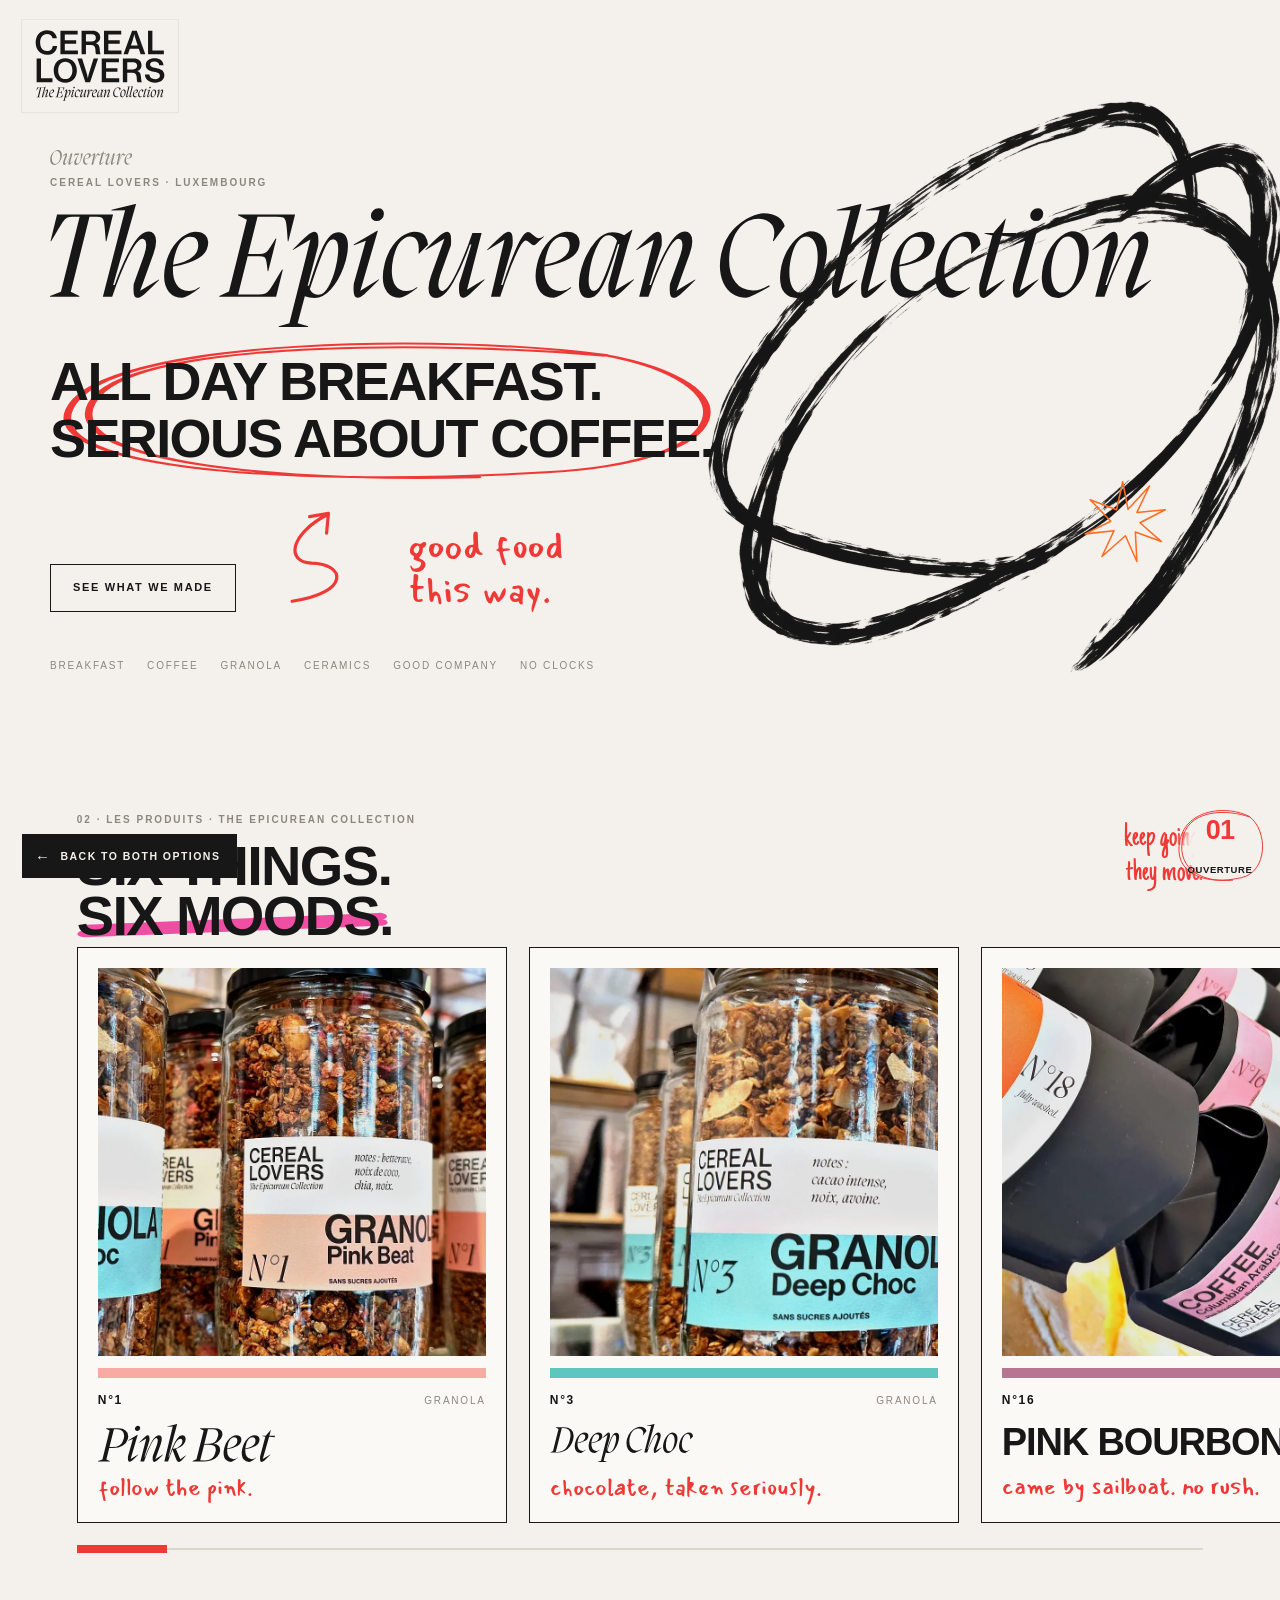
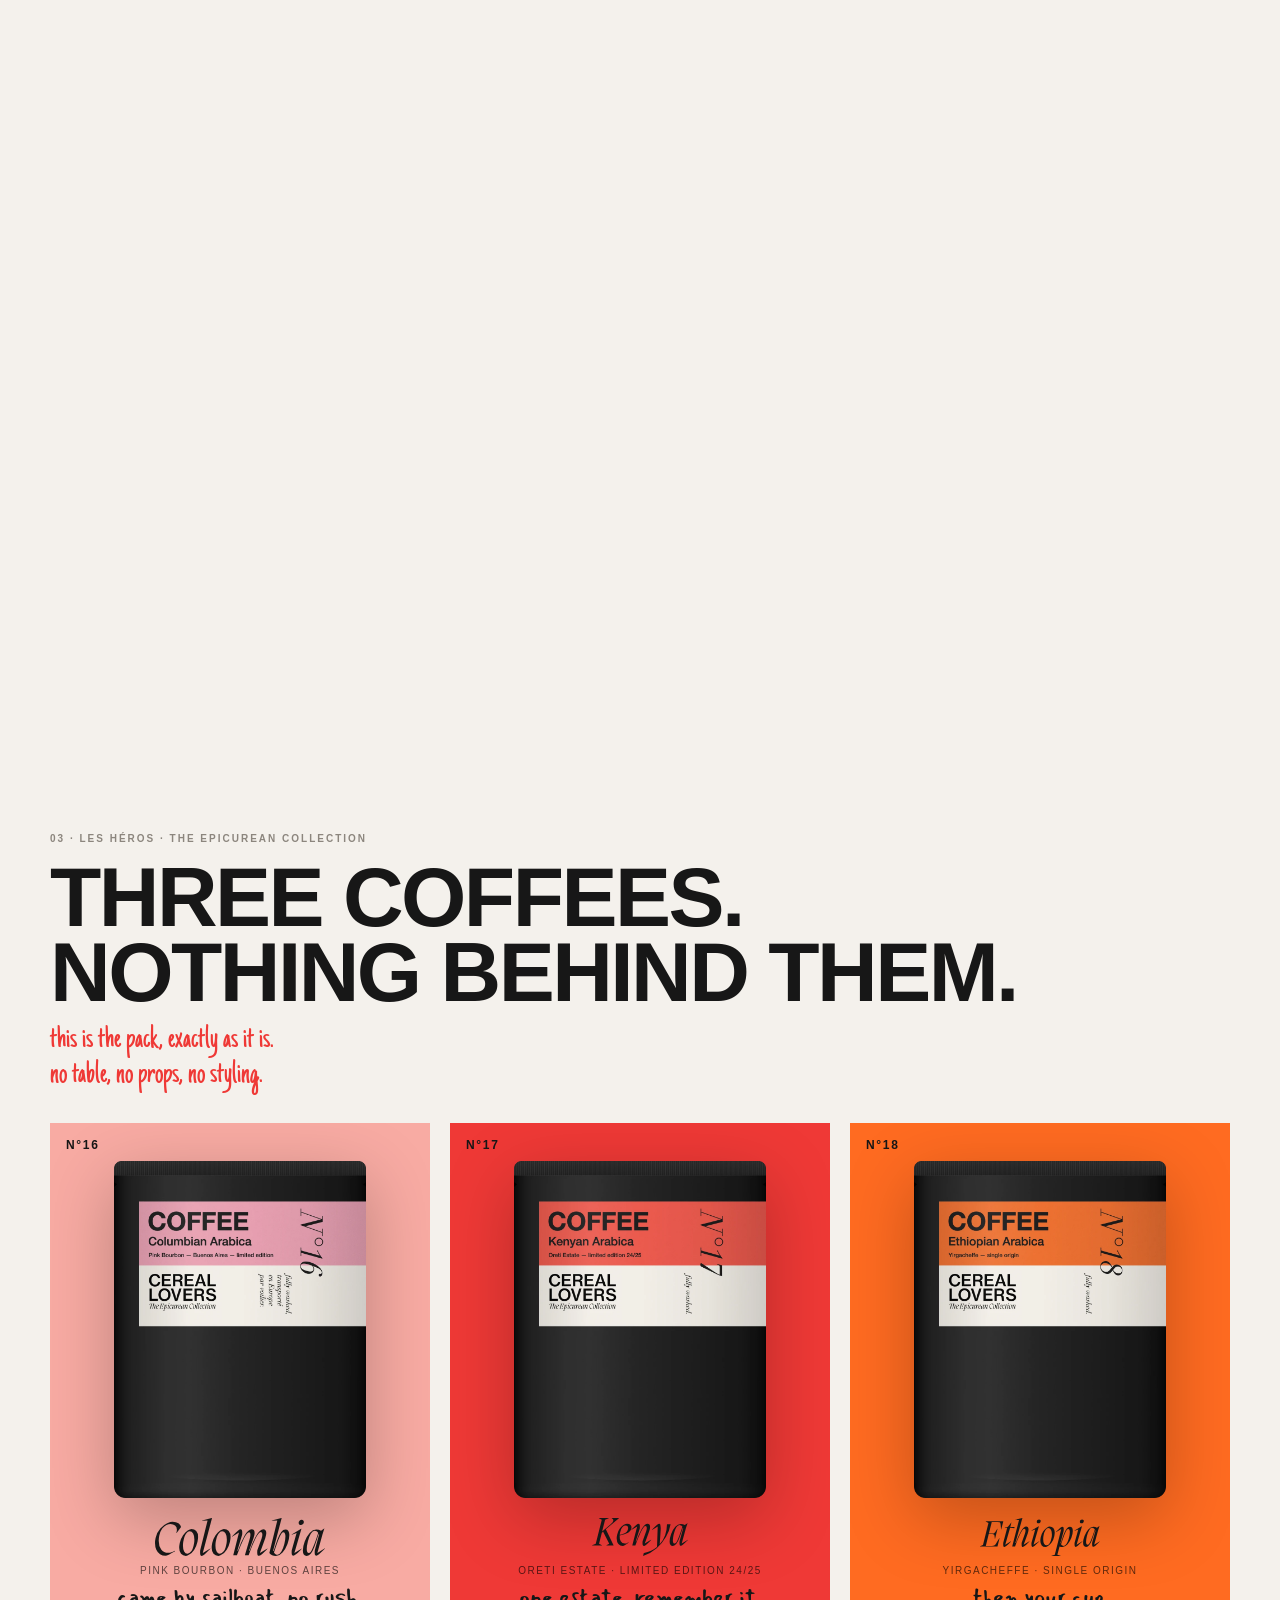
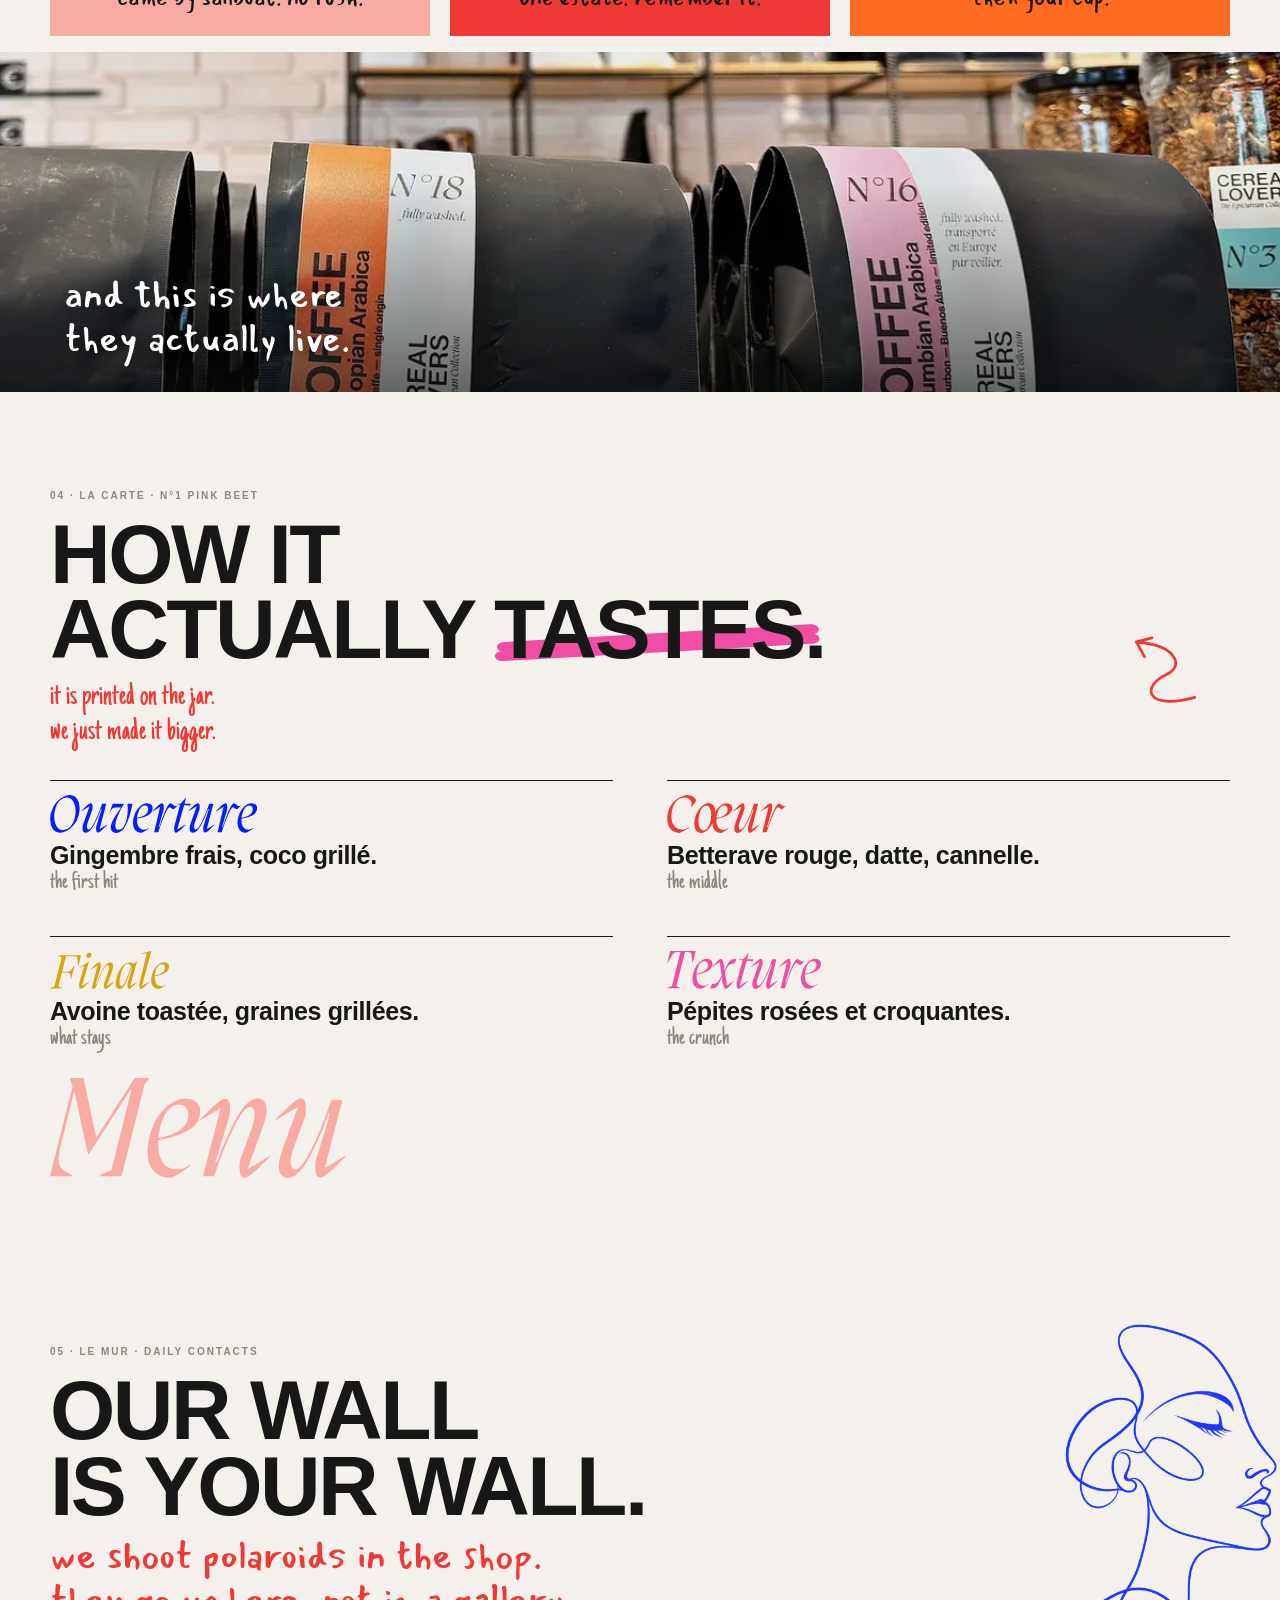
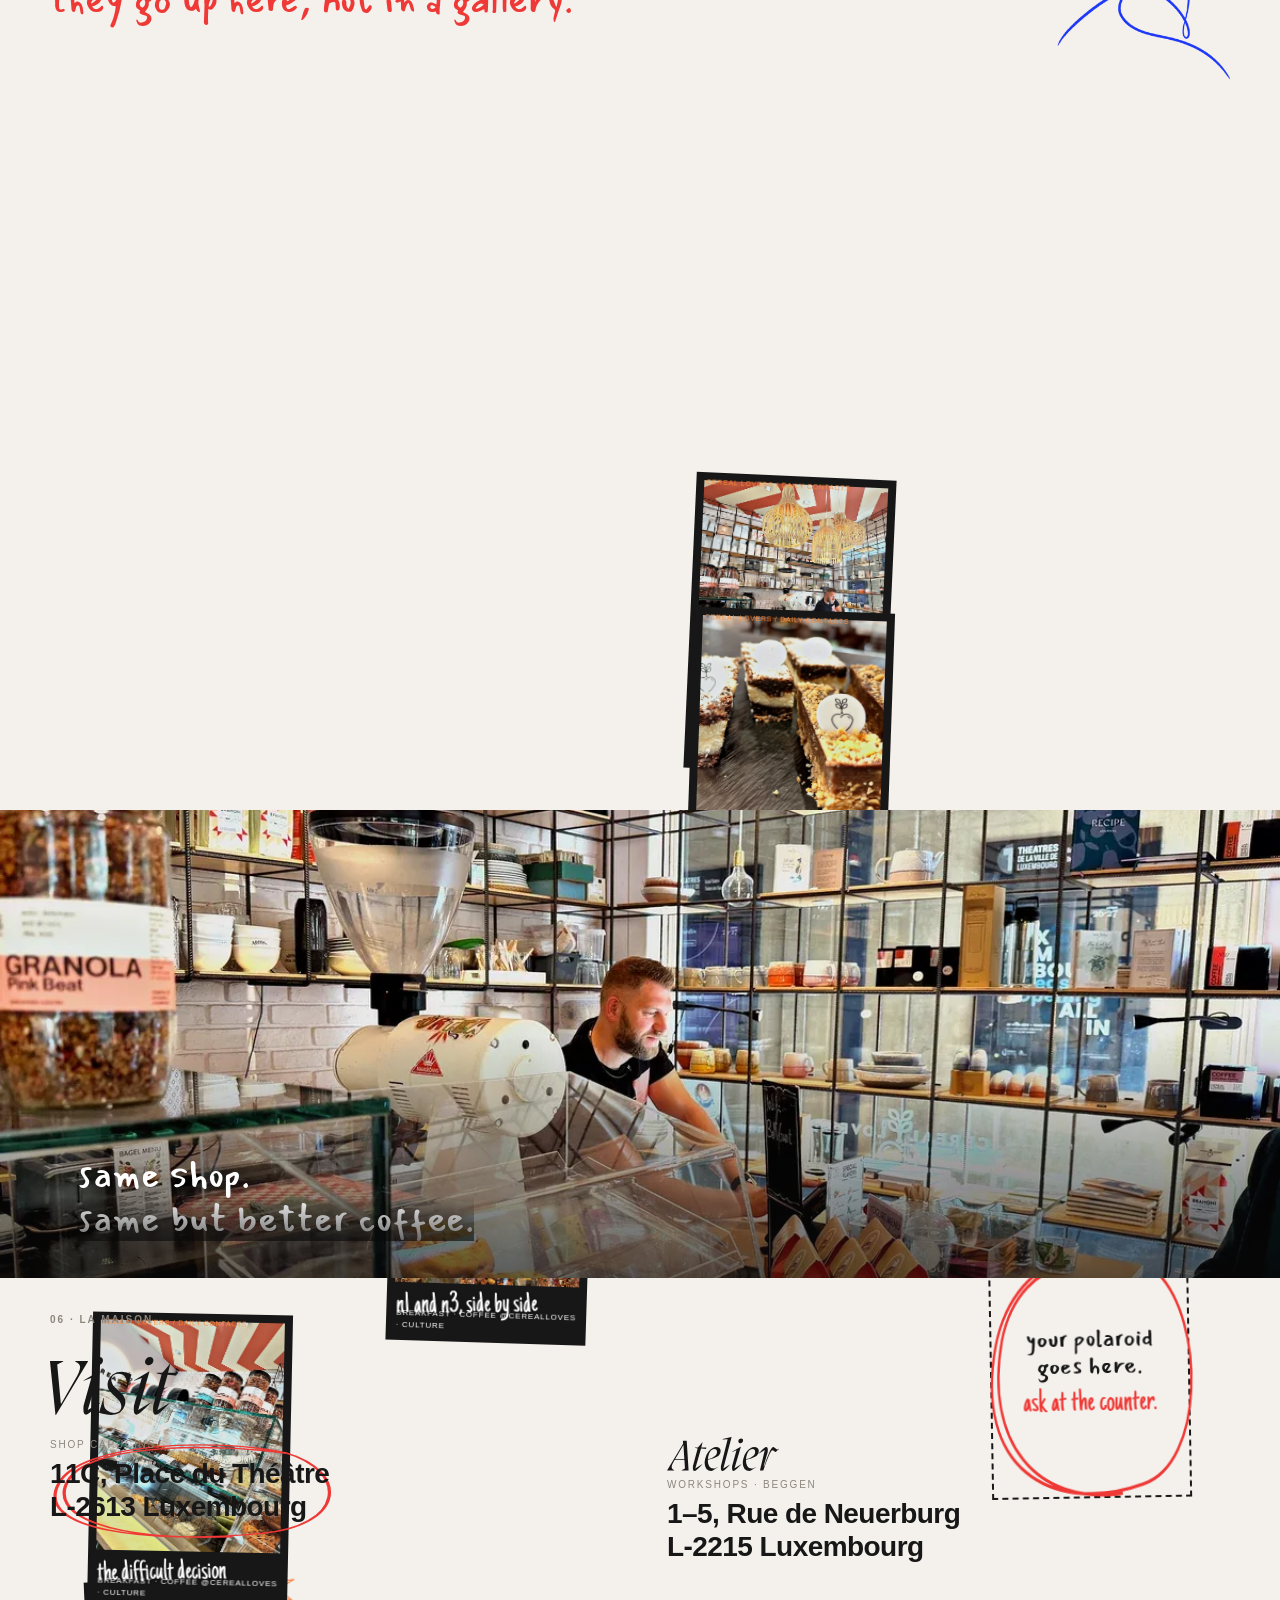
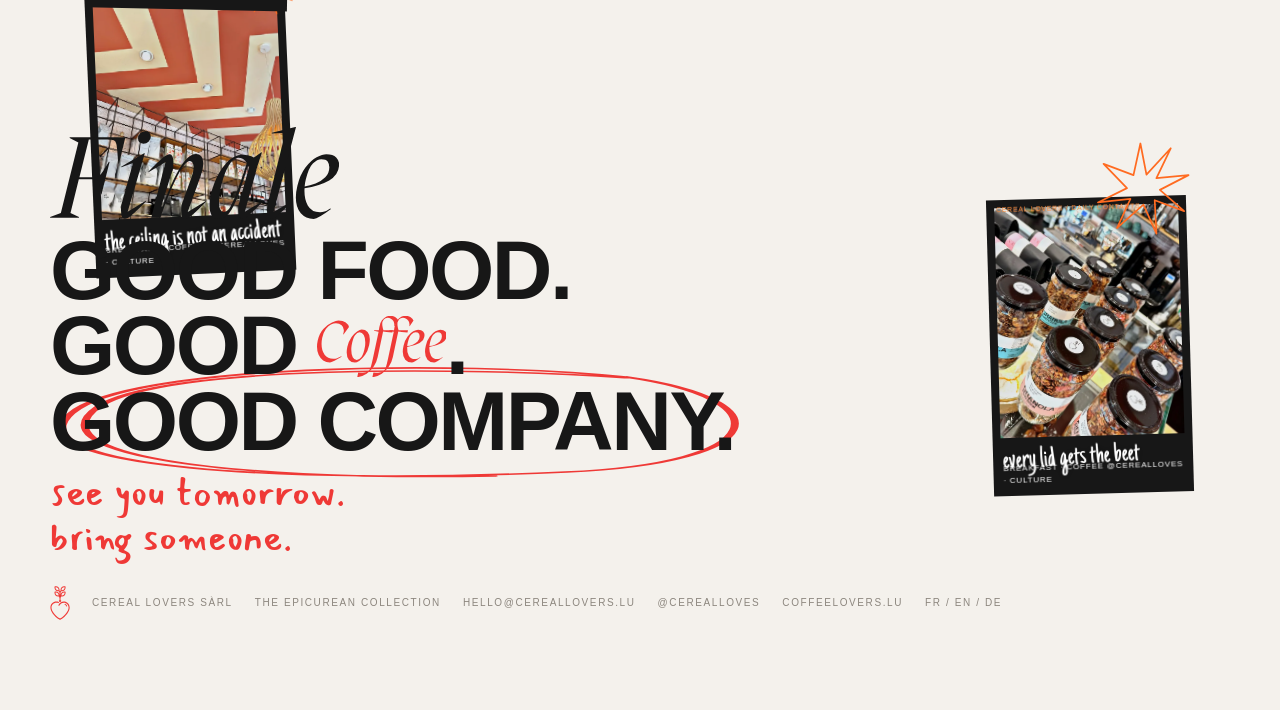
==== commit 8f8b8b20: "Coffee bags: clean static 2D, no 3D; granola colours fixed Bags are clean front-view renders of the " ====
--- a/cereallovers-preview/a.html
+++ b/cereallovers-preview/a.html
@@ -430,21 +430,21 @@
   <div class="heroes">
     <article class="hero" style="--c:var(--coral)">
       <span class="no">N&#176;16</span>
-      <img class="pk" src="img/pack16.webp" alt="Coffee N16, Columbian Arabica, Pink Bourbon">
+      <img class="pk" src="img/bags/coffee-n16.webp" alt="Coffee N16, Columbian Arabica, Pink Bourbon">
       <div class="lb"><span class="vh">Colombia</span><span class="mg g-clb hn" aria-hidden="true"></span>
         <p class="t">PINK BOURBON &#183; BUENOS AIRES</p>
         <p class="say hand">came by sailboat. no rush.</p></div>
     </article>
     <article class="hero" style="--c:var(--red)">
       <span class="no">N&#176;17</span>
-      <img class="pk" src="img/pack17.webp" alt="Coffee N17, Kenyan Arabica, Oreti Estate">
+      <img class="pk" src="img/bags/coffee-n17.webp" alt="Coffee N17, Kenyan Arabica, Oreti Estate">
       <div class="lb"><span class="vh">Kenya</span><span class="mg g-ken hn" aria-hidden="true"></span>
         <p class="t">ORETI ESTATE &#183; LIMITED EDITION 24/25</p>
         <p class="say hand">one estate. remember it.</p></div>
     </article>
     <article class="hero" style="--c:var(--orange)">
       <span class="no">N&#176;18</span>
-      <img class="pk" src="img/pack18.webp" alt="Coffee N18, Ethiopian Arabica, Yirgacheffe">
+      <img class="pk" src="img/bags/coffee-n18.webp" alt="Coffee N18, Ethiopian Arabica, Yirgacheffe">
       <div class="lb"><span class="vh">Ethiopia</span><span class="mg g-eth hn" aria-hidden="true"></span>
         <p class="t">YIRGACHEFFE &#183; SINGLE ORIGIN</p>
         <p class="say hand">then your cup.</p></div>
